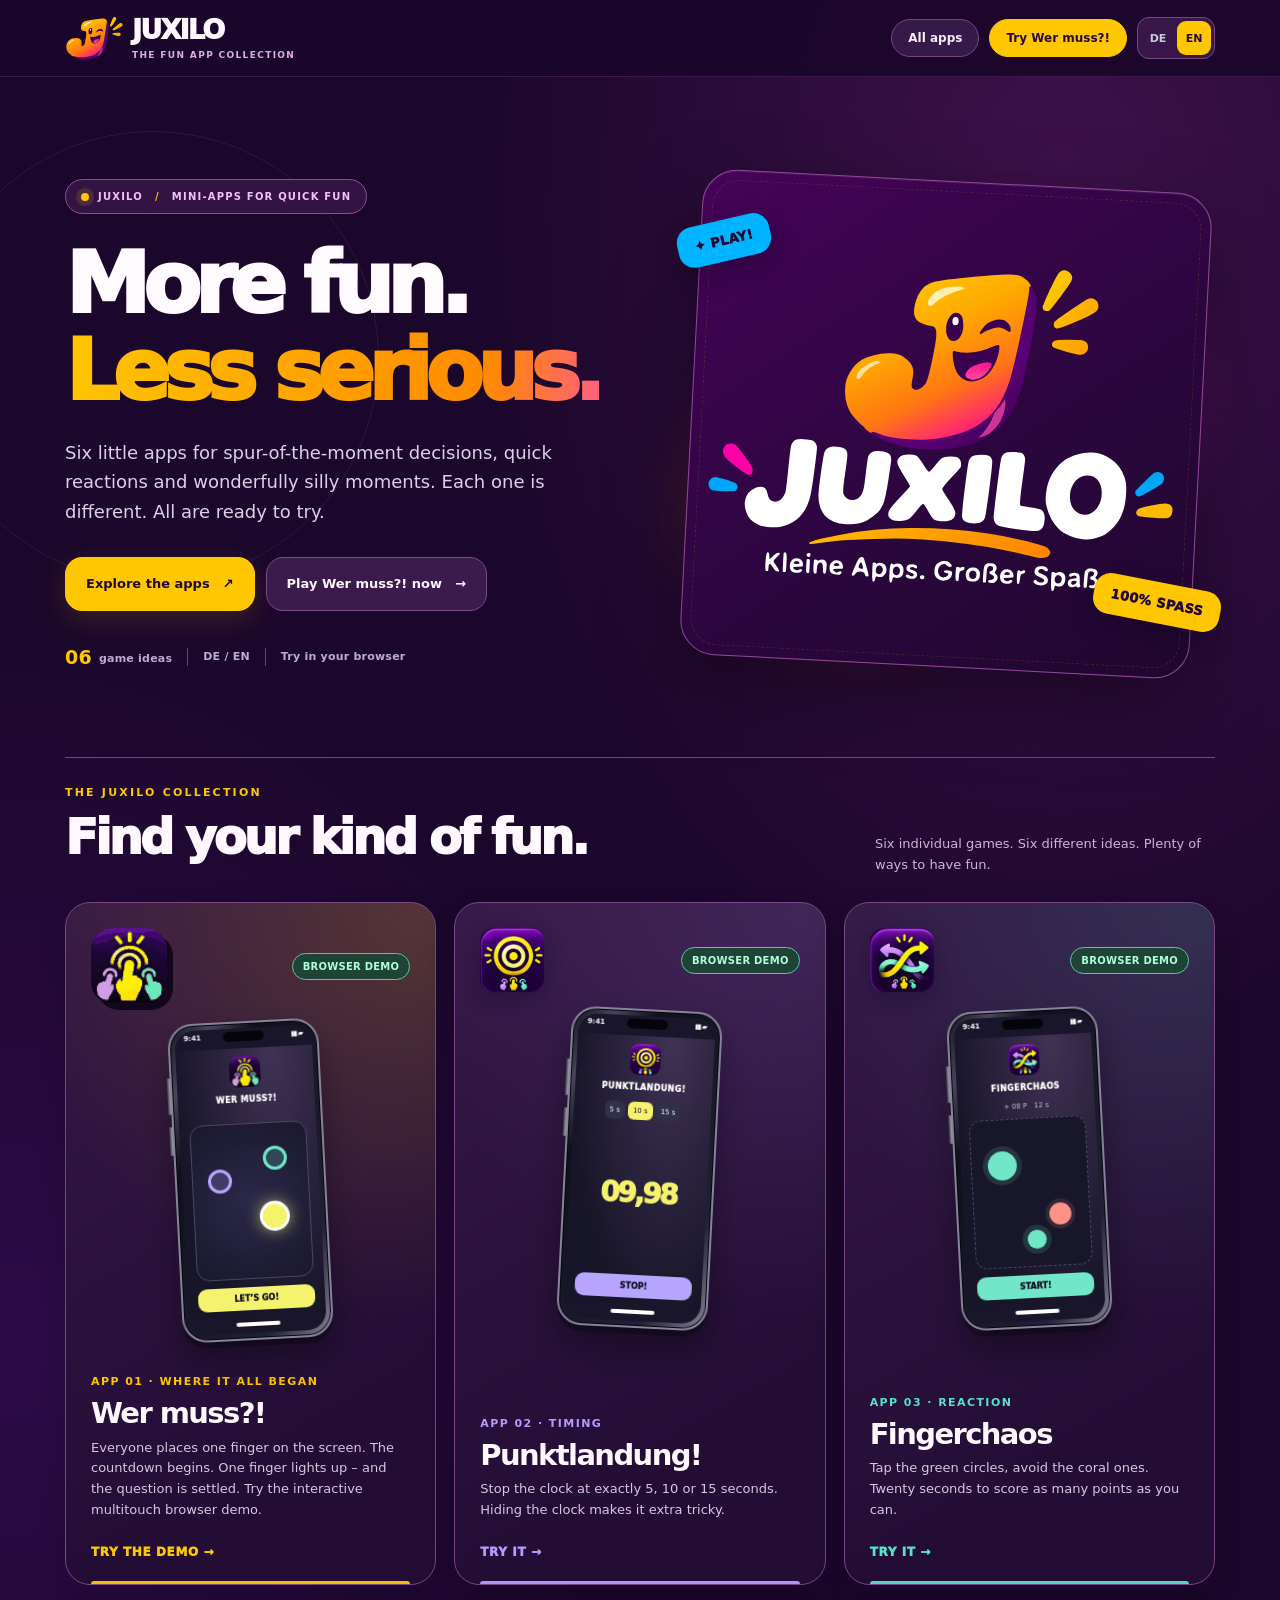
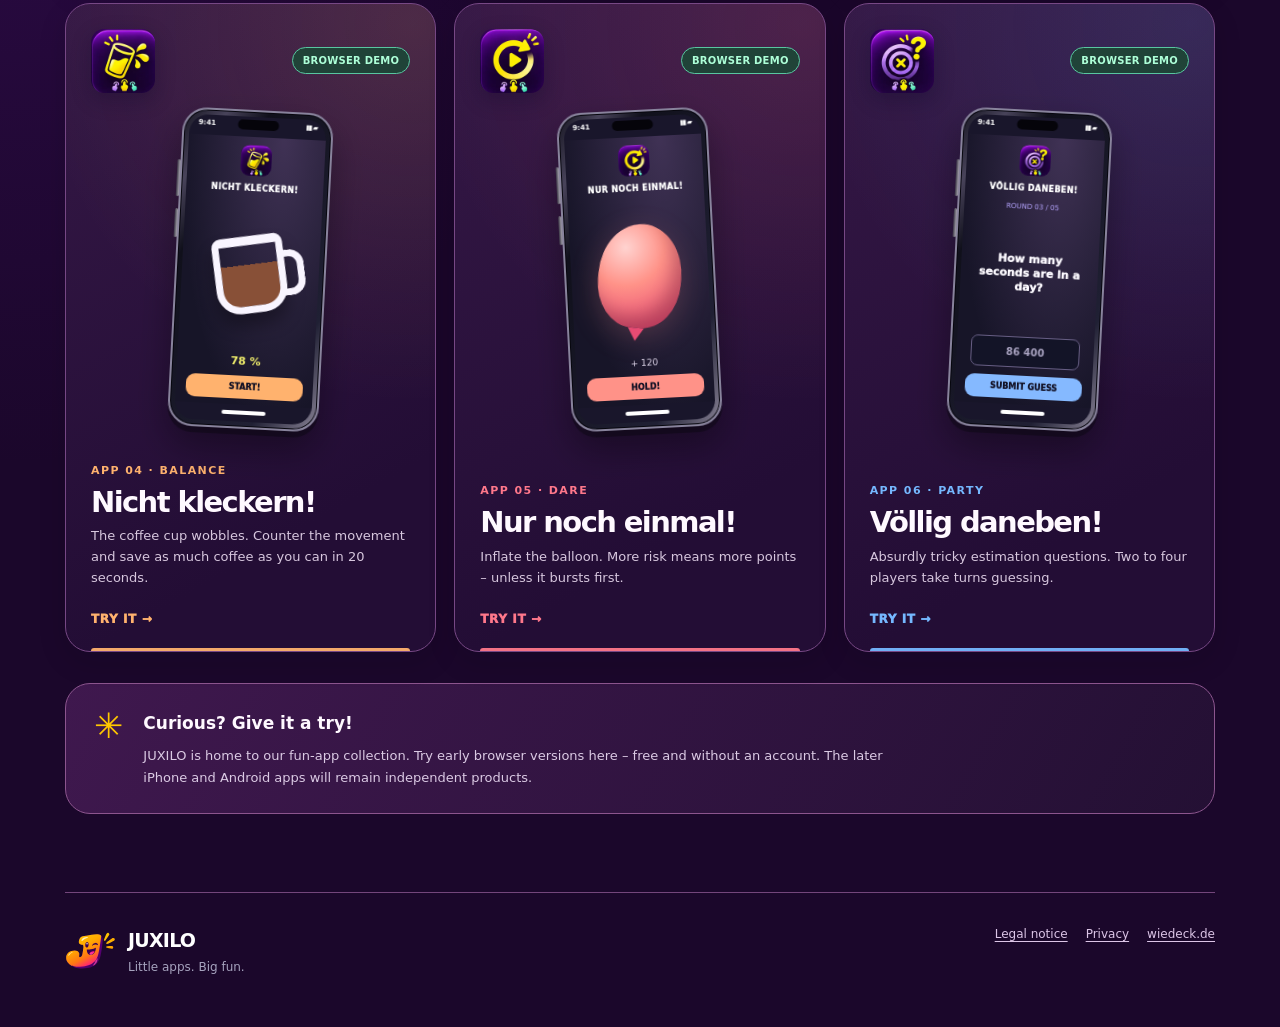
==== demo/index.html @ 45409464 "layout(demo): make Wer muss card same size and status as other five apps" ====
<!doctype html>
<!-- Source fingerprint MW-WMA-2026-8d573e4b | Copyright (c) 2026 Michael Wiedeck. All rights reserved. -->
<html lang="de">
<head>
<meta name="source-fingerprint" content="MW-WMA-2026-8d573e4b">
<meta charset="utf-8"><meta name="viewport" content="width=device-width,initial-scale=1,viewport-fit=cover">
<meta name="theme-color" content="#240735">
<meta name="robots" content="noindex,nofollow">
<meta name="description" content="JUXILO – Kleine Apps. Großer Spaß. Sechs interaktive Spaß-App-Demos auf demo.juxilo.de ausprobieren.">
<title>JUXILO – Demos der Spaß-Apps</title>
<link rel="icon" type="image/svg+xml" href="./assets/juxilo-jx04-app-icon.svg">
<link rel="stylesheet" href="./assets/mini-apps.css">
<link rel="stylesheet" href="./assets/juxilo.css">
<link rel="stylesheet" href="./assets/phone-frames.css">
<link rel="stylesheet" href="./assets/scroll-ui.css">
</head>
<body class="juxilo-home">
<header class="header">
  <div class="wrap header-inner">
    <a class="brand juxilo-brand" href="./index.html" aria-label="JUXILO Startseite">
      <img src="./assets/juxilo-jx04-icon.svg" alt="" width="50" height="50">
      <span class="brand-copy"><span class="brand-name">JUXILO</span><span class="brand-suffix">Die Spaß-App-Sammlung</span></span>
    </a>
    <nav class="nav" aria-label="Hauptnavigation">
      <a href="#apps">Alle Apps</a>
      <a class="nav-accent" href="./apps/wer-muss/index.html">Wer muss?! testen</a>
      <div class="mini-lang" role="group" aria-label="Language / Sprache">
        <button type="button" data-language="de" aria-pressed="true">DE</button><button type="button" data-language="en" aria-pressed="false">EN</button>
      </div>
    </nav>
  </div>
</header>
<main>
<section class="wrap juxilo-hero" aria-labelledby="hero-title">
  <div class="hero-copy">
    <div class="hero-kicker"><span class="hero-live-dot" aria-hidden="true"></span> JUXILO <span class="kicker-separator">/</span> MINI-APPS FÜR ZWISCHENDURCH</div>
    <h1 id="hero-title">Mehr Spaß.<br><span>Weniger Ernst.</span></h1>
    <p class="lead">Sechs kleine Apps für spontane Entscheidungen, schnelle Reaktionen und ziemlich alberne Momente. Jede anders. Alle zum Ausprobieren.</p>
    <div class="hero-actions">
      <a class="hero-primary" href="#apps">Apps entdecken <span aria-hidden="true">↗</span></a>
      <a class="hero-secondary" href="./apps/wer-muss/index.html">Wer muss?! direkt testen <span aria-hidden="true">→</span></a>
    </div>
    <div class="hero-facts" aria-label="JUXILO auf einen Blick">
      <span><strong>06</strong> Spielideen</span>
      <span class="fact-separator" aria-hidden="true"></span>
      <span>DE / EN</span>
      <span class="fact-separator" aria-hidden="true"></span>
      <span>Im Browser testen</span>
    </div>
  </div>
  <div class="hero-art" aria-label="JUXILO JX04 Markenlogo">
    <div class="hero-art-glow hero-art-glow-a" aria-hidden="true"></div>
    <div class="hero-art-glow hero-art-glow-b" aria-hidden="true"></div>
    <div class="hero-art-card">
      <img src="./assets/juxilo-jx04-logo-dark.svg" alt="JUXILO – Kleine Apps. Großer Spaß." width="760" height="520">
    </div>
    <div class="hero-sticker hero-sticker-one" aria-hidden="true">✦ PLAY!</div>
    <div class="hero-sticker hero-sticker-two" aria-hidden="true">100% SPASS</div>
  </div>
</section>
<section class="wrap juxilo-apps" id="apps" aria-labelledby="apps-heading">
<div class="section-top"><div><div class="eyebrow">DIE JUXILO-SAMMLUNG</div><h2 id="apps-heading">Such dir deinen Spaß aus.</h2></div><p>Sechs eigenständige Spiele. Sechs verschiedene Ideen. Und garantiert mehr als eine Möglichkeit, sich zu amüsieren.</p></div>
<div class="app-grid">
<a class="app-card app-wer-muss" href="./apps/wer-muss/index.html" aria-label="Wer muss?! Browser-Demo öffnen">
<div class="card-top"><div class="emblem is-image"><img src="./wm04b-logo.svg" alt="" width="64" height="64"></div><span class="status preview">BROWSER-TEST</span></div>
<div class="mini-phone-preview" aria-hidden="true">
  <div class="mini-phone-hardware"><div class="mini-phone-screen">
    <div class="mini-phone-status"><span>9:41</span><span class="mini-phone-island"></span><span class="mini-phone-signal">▮▮ ▰</span></div>
    <div class="mini-phone-app mini-phone--wer-muss" style="--mini-accent:#f5f36d">
      <img class="mini-phone-app-logo" src="./wm04b-logo.svg" alt="" loading="lazy" width="31" height="31">
      <div class="mini-phone-app-name">Wer muss?!</div>
      <div class="mini-pick-dots"><i></i><i></i><i></i></div><div class="mini-phone-faux-button">LOS GEHT’S!</div>
    </div>
    <span class="mini-phone-home"></span>
  </div></div>
</div>
<div class="card-body"><span class="card-num">APP 01 · DER ANFANG VON ALLEM</span><h3>Wer muss?!</h3><p>Alle legen einen Finger aufs Display. Der Countdown läuft. Ein Finger leuchtet – und die Frage ist geklärt. Schon als interaktive Multitouch-Browser-Demo ausprobierbar.</p><div class="card-link">DEMO AUSPROBIEREN →</div></div>
</a>
<a class="app-card app-punktlandung" href="./apps/punktlandung/index.html" aria-label="Punktlandung! Testseite öffnen">
<div class="card-top"><img class="app-logo" src="./assets/logos/pl05-icon.webp" alt="" width="64" height="64" loading="lazy" decoding="async"><span class="status preview">BROWSER-TEST</span></div>
<div class="mini-phone-preview" aria-hidden="true">
  <div class="mini-phone-hardware"><div class="mini-phone-screen">
    <div class="mini-phone-status"><span>9:41</span><span class="mini-phone-island"></span><span class="mini-phone-signal">▮▮ ▰</span></div>
    <div class="mini-phone-app mini-phone--punktlandung" style="--mini-accent:#b6a5ff">
      <img class="mini-phone-app-logo" src="./assets/logos/pl05-icon.webp" alt="" loading="lazy" width="31" height="31">
      <div class="mini-phone-app-name">Punktlandung!</div>
      <div class="mini-time-buttons"><span>5 s</span><span>10 s</span><span>15 s</span></div><div class="mini-timer">09,98</div><div class="mini-phone-faux-button">STOPP!</div>
    </div>
    <span class="mini-phone-home"></span>
  </div></div>
</div>
<div class="card-body"><span class="card-num">APP 02 · TIMING</span><h3>Punktlandung!</h3><p>Stoppe die Uhr bei exakt 5, 10 oder 15 Sekunden. Mit verdeckter Uhr wird es besonders fies.</p><div class="card-link">TESTEN →</div></div>
</a>
<a class="app-card app-fingerchaos" href="./apps/fingerchaos/index.html" aria-label="Fingerchaos Testseite öffnen">
<div class="card-top"><img class="app-logo" src="./assets/logos/fc05-icon.webp" alt="" width="64" height="64" loading="lazy" decoding="async"><span class="status preview">BROWSER-TEST</span></div>
<div class="mini-phone-preview" aria-hidden="true">
  <div class="mini-phone-hardware"><div class="mini-phone-screen">
    <div class="mini-phone-status"><span>9:41</span><span class="mini-phone-island"></span><span class="mini-phone-signal">▮▮ ▰</span></div>
    <div class="mini-phone-app mini-phone--fingerchaos" style="--mini-accent:#71e6c8">
      <img class="mini-phone-app-logo" src="./assets/logos/fc05-icon.webp" alt="" loading="lazy" width="31" height="31">
      <div class="mini-phone-app-name">Fingerchaos</div>
      <div class="mini-finger-meta"><span>+ 08 P</span><span>12 s</span></div><div class="mini-finger-field"><i></i><i></i><i></i></div><div class="mini-phone-faux-button">START!</div>
    </div>
    <span class="mini-phone-home"></span>
  </div></div>
</div>
<div class="card-body"><span class="card-num">APP 03 · REAKTION</span><h3>Fingerchaos</h3><p>Grüne Kreise treffen, korallfarbene meiden. 20 Sekunden, ein Ziel: so viele Punkte wie möglich.</p><div class="card-link">TESTEN →</div></div>
</a>
<a class="app-card app-nicht-kleckern" href="./apps/nicht-kleckern/index.html" aria-label="Nicht kleckern! Testseite öffnen">
<div class="card-top"><img class="app-logo" src="./assets/logos/nk05-icon.webp" alt="" width="64" height="64" loading="lazy" decoding="async"><span class="status preview">BROWSER-TEST</span></div>
<div class="mini-phone-preview" aria-hidden="true">
  <div class="mini-phone-hardware"><div class="mini-phone-screen">
    <div class="mini-phone-status"><span>9:41</span><span class="mini-phone-island"></span><span class="mini-phone-signal">▮▮ ▰</span></div>
    <div class="mini-phone-app mini-phone--nicht-kleckern" style="--mini-accent:#ffb26e">
      <img class="mini-phone-app-logo" src="./assets/logos/nk05-icon.webp" alt="" loading="lazy" width="31" height="31">
      <div class="mini-phone-app-name">Nicht kleckern!</div>
      <div class="mini-coffee-stage"><div class="mini-coffee-cup"></div></div><div class="mini-coffee-level">78 %</div><div class="mini-phone-faux-button">START!</div>
    </div>
    <span class="mini-phone-home"></span>
  </div></div>
</div>
<div class="card-body"><span class="card-num">APP 04 · BALANCE</span><h3>Nicht kleckern!</h3><p>Die Kaffeetasse wackelt. Halte dagegen und rette in 20 Sekunden möglichst viel Kaffee.</p><div class="card-link">TESTEN →</div></div>
</a>
<a class="app-card app-nur-noch-einmal" href="./apps/nur-noch-einmal/index.html" aria-label="Nur noch einmal! Testseite öffnen">
<div class="card-top"><img class="app-logo" src="./assets/logos/ne05-icon.webp" alt="" width="64" height="64" loading="lazy" decoding="async"><span class="status preview">BROWSER-TEST</span></div>
<div class="mini-phone-preview" aria-hidden="true">
  <div class="mini-phone-hardware"><div class="mini-phone-screen">
    <div class="mini-phone-status"><span>9:41</span><span class="mini-phone-island"></span><span class="mini-phone-signal">▮▮ ▰</span></div>
    <div class="mini-phone-app mini-phone--nur-noch-einmal" style="--mini-accent:#ff9288">
      <img class="mini-phone-app-logo" src="./assets/logos/ne05-icon.webp" alt="" loading="lazy" width="31" height="31">
      <div class="mini-phone-app-name">Nur noch einmal!</div>
      <div class="mini-balloon-stage"><div class="mini-balloon-figure"></div></div><div class="mini-balloon-points">+ 120</div><div class="mini-phone-faux-button">HALTEN!</div>
    </div>
    <span class="mini-phone-home"></span>
  </div></div>
</div>
<div class="card-body"><span class="card-num">APP 05 · MUTPROBE</span><h3>Nur noch einmal!</h3><p>Blase den Ballon auf. Mehr Risiko bringt mehr Punkte – außer er platzt vorher.</p><div class="card-link">TESTEN →</div></div>
</a>
<a class="app-card app-voellig-daneben" href="./apps/voellig-daneben/index.html" aria-label="Völlig daneben! Testseite öffnen">
<div class="card-top"><img class="app-logo" src="./assets/logos/vd05-icon.webp" alt="" width="64" height="64" loading="lazy" decoding="async"><span class="status preview">BROWSER-TEST</span></div>
<div class="mini-phone-preview" aria-hidden="true">
  <div class="mini-phone-hardware"><div class="mini-phone-screen">
    <div class="mini-phone-status"><span>9:41</span><span class="mini-phone-island"></span><span class="mini-phone-signal">▮▮ ▰</span></div>
    <div class="mini-phone-app mini-phone--voellig-daneben" style="--mini-accent:#85b9ff">
      <img class="mini-phone-app-logo" src="./assets/logos/vd05-icon.webp" alt="" loading="lazy" width="31" height="31">
      <div class="mini-phone-app-name">Völlig daneben!</div>
      <div class="mini-quiz-tag">RUNDE 03 / 05</div><div class="mini-quiz-question">Wie viele Sekunden hat ein Tag?</div><div class="mini-quiz-input">86 400</div><div class="mini-phone-faux-button">TIPP ABGEBEN</div>
    </div>
    <span class="mini-phone-home"></span>
  </div></div>
</div>
<div class="card-body"><span class="card-num">APP 06 · PARTY</span><h3>Völlig daneben!</h3><p>Absurd schwere Schätzfragen. Zwei bis vier Leute raten mit, die nächste Person ist dran.</p><div class="card-link">TESTEN →</div></div>
</a>
</div>
<div class="note juxilo-note"><div class="note-spark" aria-hidden="true">✳</div><div><strong>Schon neugierig? Dann probier’s aus!</strong><p>JUXILO ist die gemeinsame Heimat unserer Spaß-Apps. Hier kannst du frühe Browser-Versionen testen – kostenlos und ohne Benutzerkonto. Die späteren iPhone- und Android-Apps bleiben eigenständige Produkte.</p></div></div>
</section>
</main>
<footer class="footer wrap juxilo-footer"><div class="footer-identity"><img src="./assets/juxilo-jx04-icon.svg" alt="" width="48" height="48"><span><strong>JUXILO</strong><br>Kleine Apps. Großer Spaß.</span></div><div class="footer-links"><a href="./impressum.html">Impressum</a><a href="./datenschutz.html">Datenschutz</a><a href="https://wiedeck.de/" target="_blank" rel="noopener noreferrer">wiedeck.de</a></div></footer>
<script src="./assets/language.js" defer></script>
<script src="./assets/scroll-ui.js" defer></script>
</body>
</html>
---- demo/assets/mini-apps.css ----
/* Source fingerprint MW-WMA-2026-8d573e4b | Copyright (c) 2026 Michael Wiedeck. All rights reserved. */
:root{color-scheme:dark;--ink:#111224;--panel:#1d1d37;--panel-2:#292840;--lemon:#f5f36d;--lavender:#b6a5ff;--mint:#71e6c8;--salmon:#ff9288;--blue:#85b9ff;--muted:#b9b6d0;--line:#43415b}*{box-sizing:border-box}html{scroll-behavior:smooth}body{margin:0;background:radial-gradient(ellipse 85% 35% at 65% -10%,#333052 0%,transparent 80%),var(--ink);color:#f9f8ff;font-family:Inter,ui-sans-serif,system-ui,-apple-system,BlinkMacSystemFont,"Segoe UI",sans-serif;-webkit-font-smoothing:antialiased}a{color:inherit;text-decoration:none}button,input,select{font:inherit}button{cursor:pointer}button:disabled{cursor:not-allowed;opacity:.45}a:focus-visible,button:focus-visible,input:focus-visible,select:focus-visible{outline:3px solid var(--lavender);outline-offset:3px}button{touch-action:manipulation}img{max-width:100%}.wrap{width:min(1100px,calc(100% - 40px));margin:0 auto}.header{padding:23px 0;border-bottom:1px solid #343349}.header-inner{display:flex;align-items:center;justify-content:space-between;gap:14px}.brand{display:flex;align-items:center;gap:12px}.brand img{width:45px;height:45px;object-fit:contain;border-radius:11px}.brand-name{font-size:20px;font-weight:950;letter-spacing:-.075em;white-space:nowrap}.brand-suffix{display:block;color:var(--muted);font-size:10px;font-weight:800;letter-spacing:.13em;text-transform:uppercase;margin-top:3px}.nav{display:flex;align-items:center;gap:10px}.nav a{font-size:12px;font-weight:850;border:1px solid var(--line);border-radius:99px;padding:11px 16px;white-space:nowrap}.nav .nav-accent{background:var(--lemon);color:var(--ink);border-color:var(--lemon)}.eyebrow{font-size:11px;letter-spacing:.2em;font-weight:900;color:var(--lavender);text-transform:uppercase}.hero{padding:78px 0 45px;max-width:830px}.hero h1{font-size:clamp(46px,7.7vw,91px);font-weight:950;letter-spacing:-.077em;line-height:.99;margin:22px 0 20px}.hero h1 span{color:var(--lemon)}.lead{font-size:clamp(16px,2vw,20px);color:#c7c3db;line-height:1.65;max-width:690px}.hero-chips{display:flex;flex-wrap:wrap;gap:8px;margin-top:27px}.chip{display:inline-flex;align-items:center;gap:8px;border:1px solid #45415f;background:#24223a;border-radius:99px;padding:9px 13px;font-size:11px;font-weight:800;color:#d9d5eb}.chip b{color:var(--lemon)}.section-top{display:flex;align-items:end;justify-content:space-between;gap:20px;padding-top:18px;margin:25px 0 24px;border-top:1px solid #45415f}.section-top h2{font-size:clamp(28px,4vw,40px);font-weight:950;letter-spacing:-.06em;margin:7px 0}.section-top p{color:var(--muted);font-size:13px;line-height:1.6;margin:0;max-width:410px}.app-grid{display:grid;grid-template-columns:repeat(3,minmax(0,1fr));gap:15px;margin-bottom:75px}.app-card{display:flex;flex-direction:column;gap:0;min-height:282px;padding:22px;border:1px solid var(--line);border-radius:25px;background:linear-gradient(143deg,#24233f 0%,#19192e 100%);transition:transform .18s,border-color .18s,box-shadow .18s}.app-card:hover{transform:translateY(-4px);border-color:#8f82bb;box-shadow:0 16px 30px #0003}.app-card.featured{grid-column:span 2;min-height:327px;background:radial-gradient(circle at 90% 10%,#484068,#25233e 62%,#1d1d37)}.card-top{display:flex;justify-content:space-between;align-items:start;gap:10px}.emblem{width:64px;height:64px;border-radius:19px;display:grid;place-items:center;background:var(--lemon);color:var(--ink);font-size:25px;font-weight:950;letter-spacing:-.09em;box-shadow:8px 8px 0 #0f1026}.emblem.is-image{background:#e9e56f;padding:3px;overflow:hidden}.emblem.is-image img{width:100%;height:100%;object-fit:contain}.emblem.lav{background:var(--lavender)}.emblem.mint{background:var(--mint)}.emblem.coral{background:var(--salmon)}.emblem.blue{background:var(--blue)}.status{border-radius:99px;border:1px solid #565171;padding:7px 10px;font-size:10px;font-weight:900;white-space:nowrap;letter-spacing:.025em;color:#ddd9ed}.status.preview{color:var(--mint);border-color:#387363;background:#203c39}.card-body{margin-top:auto;padding-top:27px}.card-num{color:var(--lavender);font-size:11px;font-weight:850;letter-spacing:.13em}.card-body h3{font-size:clamp(21px,2.45vw,29px);line-height:1.12;letter-spacing:-.055em;margin:8px 0}.card-body p{font-size:13px;color:#c8c5d9;line-height:1.6;margin:0}.card-link{margin-top:24px;color:var(--lemon);font-size:12px;font-weight:950;letter-spacing:.05em}.footer{border-top:1px solid #36334c;padding:30px 0 50px;display:flex;justify-content:space-between;gap:20px;flex-wrap:wrap;color:#a6a3be;font-size:12px;line-height:1.7}.footer a{text-decoration:underline;text-underline-offset:3px}.footer-links{display:flex;gap:18px}.note{background:#25243e;border:1px solid #504a66;border-radius:22px;padding:23px 26px;margin:0 0 56px;color:#cac6df;font-size:13px;line-height:1.7}.note strong{color:var(--lemon)}.game-shell{width:min(770px,calc(100% - 34px));margin:0 auto;padding:36px 0 70px}.back-link{display:inline-flex;align-items:center;gap:8px;color:#d1cbe9;font-size:12px;font-weight:800;border:1px solid var(--line);border-radius:99px;padding:10px 14px;margin:0 0 38px}.game-head{display:flex;gap:21px;align-items:center;margin:0 0 25px}.game-head .emblem{width:82px;height:82px;flex:none;font-size:31px}.game-head h1{font-size:clamp(33px,7vw,56px);letter-spacing:-.07em;line-height:1.05;margin:7px 0 8px}.game-head p{font-size:13px;color:var(--muted);line-height:1.5;margin:0}.game-board{background:radial-gradient(circle at 85% 12%,#363250,#222138 70%);border:1px solid #514a66;border-radius:29px;min-height:395px;padding:clamp(20px,5vw,40px);text-align:center;overflow:hidden}.tiny{font-size:10px;letter-spacing:.16em;font-weight:900;color:var(--lavender)}.big-digits{font-size:clamp(62px,15vw,110px);font-weight:950;letter-spacing:-.075em;color:var(--lemon);font-variant-numeric:tabular-nums;margin:31px 0 12px}.game-status{min-height:42px;display:grid;place-items:center;color:#d3cee4;font-size:14px;line-height:1.5}.game-controls{display:flex;align-items:center;justify-content:center;flex-wrap:wrap;gap:10px;margin:20px 0 0}.btn{display:inline-flex;align-items:center;justify-content:center;gap:9px;min-height:54px;border:1px solid #514b6b;border-radius:17px;background:#31304a;color:white;padding:14px 20px;font-weight:900;font-size:14px;letter-spacing:.01em}.btn.primary{background:var(--lemon);border-color:var(--lemon);color:var(--ink)}.btn.soft{background:#2d2a48}.btn.selected{background:var(--lavender);color:var(--ink)}.game-controls .btn.primary{min-width:190px}.game-meta{display:flex;justify-content:space-between;gap:15px;color:#b9b5ce;font-size:13px;border-top:1px solid #46425c;margin-top:20px;padding-top:16px}.game-meta strong{color:var(--lemon)}.game-note{font-size:12px;line-height:1.7;color:#aaa7bf;margin:25px 0}.game-note a{text-decoration:underline;color:var(--lemon)}.choice{border:1px solid #625b7f;border-radius:12px;padding:10px 13px;background:#302d48;color:white;font-size:12px;font-weight:800}.choice.active{background:var(--lemon);color:var(--ink);border-color:var(--lemon)}.checkbox-line{display:flex;gap:8px;align-items:center;justify-content:center;color:var(--muted);font-size:12px;margin:16px 0}.checkbox-line input{accent-color:var(--lemon)}.tap-zone{height:280px;border:1px dashed #5d5778;border-radius:21px;position:relative;overflow:hidden;background:#19192d;touch-action:manipulation;margin-top:22px}.tap-target,.tap-trap{position:absolute;width:66px;height:66px;border:0;border-radius:50%;background:var(--mint);color:#111224;display:grid;place-items:center;font-weight:950;font-size:22px;box-shadow:0 0 0 11px #71e6c822;transform:translate(-50%,-50%)}.tap-trap{background:var(--salmon);box-shadow:0 0 0 8px #ff928822}.cup-scene{height:230px;display:grid;place-items:center;position:relative}.cup{width:170px;height:162px;border:10px solid #fcfbff;border-top:14px solid #fcfbff;border-radius:18px 18px 58px 58px;position:relative;overflow:hidden;transform:rotate(var(--cup-angle,0deg));transition:transform .12s linear;box-shadow:0 18px 35px #0004}.cup:after{content:'';position:absolute;inset:0;border-radius:10px 10px 45px 45px;box-shadow:inset 0 0 20px #0004;pointer-events:none}.coffee{position:absolute;bottom:0;left:-20%;width:140%;height:var(--coffee-level,78%);background:linear-gradient(180deg,#c48b54,#7b4633);transform:rotate(var(--coffee-angle,0deg));transition:height .22s}.cup-handle{position:absolute;left:calc(50% + 71px);top:72px;width:48px;height:86px;border:13px solid #fcfbff;border-radius:0 40px 40px 0}.balloon-scene{height:245px;display:grid;place-items:center}.balloon{position:relative;width:100px;height:130px;border-radius:53% 53% 48% 48%;background:radial-gradient(circle at 34% 27%,#ffd2cb 0%,var(--salmon) 21%,#e75669 75%);transform:scale(var(--balloon-size,1));transition:transform .06s linear;box-shadow:inset -15px -17px 24px #0002,0 14px 44px #ff92882a}.balloon:after{content:'';position:absolute;bottom:-15px;left:calc(50% - 8px);border-left:8px solid transparent;border-right:8px solid transparent;border-bottom:0;border-top:16px solid #e75669}.hold-button{width:100%;touch-action:none;user-select:none;-webkit-user-select:none}.quiz-question{font-size:clamp(23px,4.5vw,34px);font-weight:900;line-height:1.2;letter-spacing:-.045em;margin:25px auto;max-width:490px;min-height:90px;display:grid;place-items:center}.quiz-input{background:#16162a;border:1px solid #77708f;border-radius:15px;color:white;font-size:24px;font-weight:850;padding:15px;width:min(280px,100%);text-align:center;font-variant-numeric:tabular-nums}.quiz-answer{font-size:30px;font-weight:950;color:var(--lemon);margin:19px 0}.quiz-history{color:#c7c3db;font-size:13px;line-height:1.7;min-height:65px}.sr-only{position:absolute;width:1px;height:1px;overflow:hidden;clip:rect(0,0,0,0);white-space:nowrap}@media(max-width:720px){.hero{padding:55px 0 30px}.app-grid{grid-template-columns:repeat(2,minmax(0,1fr))}.app-card.featured{grid-column:span 2}.section-top{display:block}.section-top p{margin-top:8px}.nav a{padding:9px 11px}.nav a:first-child{display:none}}@media(max-width:500px){.wrap{width:min(100% - 28px,1100px)}.app-grid{grid-template-columns:1fr}.app-card.featured{grid-column:auto}.app-card{min-height:240px}.game-head{align-items:start;gap:16px}.game-head .emblem{width:67px;height:67px}.game-shell{padding-top:23px}.game-board{min-height:340px}.game-controls .btn{flex:1}.header{padding:17px 0}.brand-name{font-size:17px}.brand img{height:39px;width:39px}.nav a:first-child{display:none}}@media(prefers-reduced-motion:reduce){*,*:before,*:after{animation:none!important;transition:none!important;scroll-behavior:auto!important}}
[hidden]{display:none!important}

/* Original PL05 / FC05 / NK05 / NE05 / VD05 logos cropped from approved logo boards. */
.app-logo{display:block;flex:none;width:64px;height:64px;object-fit:cover;border-radius:21%;background:#27104b;box-shadow:0 7px 20px #0f082b55}
.game-head .app-logo{width:82px;height:82px}
@media(max-width:500px){.game-head .app-logo{width:67px;height:67px}}

/* Sticky, clearly labeled restart + main-site controls on every browser game. */
.game-toolbar{position:sticky;top:max(8px,env(safe-area-inset-top));z-index:30;display:flex;align-items:center;gap:9px;margin:0 0 26px;padding:7px;border:1px solid #484363;border-radius:17px;background:#18172cf5;box-shadow:0 10px 28px #0005}
.game-toolbar a,.game-toolbar button{display:flex;flex:1;align-items:center;justify-content:center;min-width:0;min-height:44px;padding:9px 12px;border-radius:12px;border:1px solid #55516d;background:#302e49;color:#f9f8ff;font-size:13px;font-weight:850;text-decoration:none}
.game-toolbar button.restart-app{background:var(--lemon);border-color:var(--lemon);color:var(--ink)}
.game-toolbar a:focus-visible,.game-toolbar button:focus-visible{outline:3px solid var(--lavender);outline-offset:2px}
@media(max-width:500px){.game-toolbar{margin-bottom:20px}.game-toolbar a,.game-toolbar button{font-size:12px;padding:9px 6px}}


/* Consistent DE/EN control on all mini-app prototypes. */
.mini-lang{display:flex;align-items:center;gap:2px;padding:3px;background:#292840;border:1px solid #514b6b;border-radius:12px}
.mini-lang button{min-width:34px;min-height:34px;border:0;background:transparent;color:#cac7dc;border-radius:9px;font-size:11px;font-weight:900}
.mini-lang button[aria-pressed="true"]{background:#f5f36d;color:#111224}
@media(max-width:500px){.nav .mini-lang{margin-left:auto}.mini-lang button{min-width:32px;min-height:32px}}

/* Keep the language control visible on narrow workshop-home screens. */
@media(max-width:560px){body:not([data-game]) .nav .nav-accent{display:none}}
---- demo/assets/juxilo.css ----
/* Source fingerprint MW-WMA-2026-8d573e4b | Copyright (c) 2026 Michael Wiedeck. All rights reserved. */
/* JUXILO JX04 design system. Umbrella brand only; each mini-app keeps its own identity. */
:root {
  --juxilo-purple: #53006d;
  --juxilo-ink: #1b072b;
  --juxilo-dark: #240735;
  --juxilo-pink: #ff00a8;
  --juxilo-orange: #ff8a00;
  --juxilo-yellow: #ffc700;
  --juxilo-blue: #00b3ff;
}

body.juxilo-home {
  --ink: #1b072b;
  --panel: #270d3b;
  --panel-2: #331447;
  --line: #583364;
  --lemon: #ffc700;
  --lavender: #c89bff;
  --muted: #cbbad8;
  color: #fff8ff;
  overflow-x: clip;
  background:
    radial-gradient(ellipse 55% 39% at 83% 8%, #74217e65 0%, transparent 85%),
    radial-gradient(ellipse 52% 30% at 1% 51%, #4b11785e 0%, transparent 92%),
    #1b072b;
}
body.juxilo-home .wrap { width: min(1150px, calc(100% - 48px)); }
body.juxilo-home .header,
body[data-game] .header {
  border-bottom: 1px solid #6a397b66;
  background: #1b072bef;
}
body.juxilo-home .header { padding: 11px 0; }
.juxilo-brand { gap: 8px; text-decoration: none; min-width: 0; }
.juxilo-brand img { height: 54px; width: 59px; object-fit: contain; border-radius: 0; flex: none; }
.juxilo-brand .brand-copy { display: flex; min-width: 0; flex-direction: column; }
.juxilo-brand .brand-name { font-size: 27px; font-weight: 950; letter-spacing: -.065em; line-height: 1.05; color: #fff9ff; }
.juxilo-brand .brand-suffix { color: #dfaddf; font-size: 9px; letter-spacing: .15em; margin-top: 5px; }
body.juxilo-home .nav a,
body[data-game] .nav a {
  background: #351a49;
  border-color: #754581;
  color: #f8eefa;
  font-weight: 850;
}
body.juxilo-home .nav a:hover,
body[data-game] .nav a:hover { border-color: #f6b8ff; }
body.juxilo-home .nav .nav-accent,
body[data-game] .nav .nav-accent {
  background: #ffc700;
  color: #290836;
  border-color: #ffc700;
}
body.juxilo-home .mini-lang,
body[data-game] .mini-lang { background: #381748; border-color: #774783; }
body.juxilo-home .mini-lang button[aria-pressed="true"],
body[data-game] .mini-lang button[aria-pressed="true"] { background: #ffc700; color: #290836; }

/* Editorial-style landing hero with the approved JX04 logo artwork. */
.juxilo-hero {
  position: relative;
  display: grid;
  grid-template-columns: minmax(0, 1.02fr) minmax(0, .98fr);
  align-items: center;
  gap: clamp(20px, 4vw, 65px);
  padding-top: clamp(68px, 8vw, 105px);
  padding-bottom: clamp(58px, 7vw, 93px);
  isolation: isolate;
}
.juxilo-hero::before {
  content: "";
  position: absolute;
  inset: 8% auto auto -12%;
  z-index: -1;
  width: 450px;
  height: 450px;
  border: 1px solid #eeb3ff16;
  border-radius: 50%;
  pointer-events: none;
}
.hero-copy { position: relative; z-index: 2; }
.hero-kicker {
  display: inline-flex;
  align-items: center;
  flex-wrap: wrap;
  gap: 9px;
  color: #f4c1ff;
  border: 1px solid #8a508c;
  border-radius: 100px;
  background: #3c184ebd;
  padding: 11px 15px;
  font-weight: 900;
  font-size: 10px;
  letter-spacing: .12em;
}
.hero-live-dot {
  width: 8px;
  height: 8px;
  border-radius: 50%;
  background: #ffc700;
  box-shadow: 0 0 0 5px #ffc70022;
  flex: none;
}
.kicker-separator { color: #ffc700; padding: 0 3px; }
.juxilo-hero h1 {
  font-weight: 950;
  font-size: clamp(51px, 6.6vw, 92px);
  letter-spacing: -.078em;
  line-height: 1.02;
  margin: 27px 0 24px;
  color: #fffbff;
}
.juxilo-hero h1 span {
  color: #ffc700;
  background: linear-gradient(100deg, #ffc700, #ff8a00 78%, #ff5f80);
  -webkit-background-clip: text;
  background-clip: text;
  -webkit-text-fill-color: transparent;
}
.juxilo-hero .lead {
  color: #dfcfe8;
  font-size: clamp(16px, 1.65vw, 18px);
  max-width: 510px;
  line-height: 1.65;
  margin: 0;
}
.hero-actions { display: flex; flex-wrap: wrap; gap: 11px; margin-top: 30px; }
.hero-actions a {
  display: inline-flex;
  align-items: center;
  justify-content: center;
  gap: 13px;
  text-decoration: none;
  padding: 16px 20px;
  min-height: 54px;
  border-radius: 17px;
  border: 1px solid #7a4b85;
  font-size: 13px;
  font-weight: 900;
  transition: transform .2s ease, border-color .2s ease, background .2s ease;
}
.hero-actions a:hover { transform: translateY(-3px); }
.hero-primary { background: #ffc700; color: #230830; border-color: #ffc700!important; box-shadow: 0 8px 29px #ffc70022; }
.hero-secondary { background: #3b1b4e; color: #fff7ff; }
.hero-secondary:hover { border-color: #eca4ff; }
.hero-facts { display: flex; align-items: center; flex-wrap: wrap; gap: 15px; font-weight: 800; font-size: 11px; letter-spacing: .02em; color: #c2a9d1; margin-top: 35px; }
.hero-facts strong { color: #ffc700; font-size: 19px; vertical-align: -2px; margin-right: 3px; }
.fact-separator { height: 18px; width: 1px; background: #644274; }
.hero-art { position: relative; display: grid; place-items: center; min-width: 0; min-height: 460px; }
.hero-art-glow { position: absolute; border-radius: 50%; pointer-events: none; filter: blur(25px); opacity: .7; }
.hero-art-glow-a { height: 72%; width: 72%; background: #bd1caa4f; top: 8%; right: 2%; }
.hero-art-glow-b { height: 64%; width: 67%; background: #fd880c2b; bottom: 2%; left: 0; }
.hero-art-card {
  position: relative;
  display: grid;
  place-items: center;
  width: min(100%, 510px);
  aspect-ratio: 1.05;
  background: linear-gradient(144deg, #450358, #2a063d 60%, #20072e);
  border: 1px solid #914995;
  border-radius: 35px;
  box-shadow: 0 28px 80px #08030c70, inset 0 1px 0 #ffb9fd17;
  transform: rotate(3deg);
  padding: 22px 14px;
}
.hero-art-card::before {
  content: "";
  position: absolute;
  inset: 9px;
  border: 1px dashed #ffc70024;
  border-radius: 27px;
  pointer-events: none;
}
.hero-art-card img { display: block; width: 100%; height: 100%; object-fit: contain; }
.hero-sticker {
  position: absolute;
  z-index: 2;
  padding: 13px 17px;
  border-radius: 16px;
  color: #240735;
  font-size: 13px;
  font-weight: 950;
  letter-spacing: .025em;
  box-shadow: 0 10px 24px #0b021a4d;
}
.hero-sticker-one { top: 8%; left: 0; background: #00b3ff; transform: rotate(-13deg); }
.hero-sticker-two { bottom: 9%; right: -1%; background: #ffc700; transform: rotate(11deg); }

/* Six individual app identities, one JUXILO family. */
.juxilo-apps { scroll-margin-top: 100px; }
.juxilo-apps .section-top { border-top: 1px solid #75467a; margin-top: 0; padding-top: 28px; margin-bottom: 27px; }
.juxilo-apps .section-top .eyebrow { color: #ffc700; }
.juxilo-apps .section-top h2 { color: #fff9ff; font-size: clamp(33px, 4.5vw, 48px); max-width: 610px; margin: 10px 0; }
.juxilo-apps .section-top p { color: #cbb5d6; max-width: 340px; }
.juxilo-apps .app-grid { gap: 18px; margin-bottom: 31px; }
.juxilo-apps .app-card {
  --app-accent: #ffc700;
  --app-halo: #ffb30015;
  position: relative;
  overflow: hidden;
  min-height: 290px;
  padding: 25px;
  border: 1px solid #774885;
  background:
    radial-gradient(circle at 94% 3%, var(--app-halo) 0, transparent 53%),
    linear-gradient(150deg, #351846, #230d35 77%);
  box-shadow: 0 10px 28px #07021021;
  transition: transform .2s ease, border-color .2s ease, box-shadow .2s ease;
}
.juxilo-apps .app-card:hover {
  transform: translateY(-5px);
  border-color: var(--app-accent);
  box-shadow: 0 18px 45px #0702105e;
}
.juxilo-apps .app-card::after {
  content: "";
  position: absolute;
  bottom: 0;
  left: 25px;
  right: 25px;
  height: 3px;
  background: var(--app-accent);
  border-radius: 4px 4px 0 0;
  opacity: .95;
}
.juxilo-apps .app-wer-muss { --app-accent: #ffc700; --app-halo: #ffc7002d; }
.juxilo-apps .app-punktlandung { --app-accent: #b69bff; --app-halo: #b69bff20; }
.juxilo-apps .app-fingerchaos { --app-accent: #56e2c6; --app-halo: #56e2c620; }
.juxilo-apps .app-nicht-kleckern { --app-accent: #ffb26e; --app-halo: #ffb26e24; }
.juxilo-apps .app-nur-noch-einmal { --app-accent: #ff788b; --app-halo: #ff788b24; }
.juxilo-apps .app-voellig-daneben { --app-accent: #75b8ff; --app-halo: #75b8ff21; }
.juxilo-apps .app-card.featured {
  background:
    radial-gradient(circle at 88% 14%, #9457ba50 0, transparent 42%),
    linear-gradient(143deg, #492059, #2c103e 76%);
}
.juxilo-apps .app-card .card-top { align-items: center; }
.juxilo-apps .app-card .emblem.is-image {
  width: 76px;
  height: 76px;
  padding: 0;
  border-radius: 22px;
  background: #221032;
  box-shadow: 6px 6px 0 #12051c;
}
.juxilo-apps .app-card .emblem img { width: 100%; height: 100%; object-fit: contain; }
.juxilo-apps .app-card .app-logo { background: #27104b; }
.juxilo-apps .app-card .status.preview { background: #204338; border: 1px solid #58c6a0; color: #adffd8; }
.juxilo-apps .app-card .card-num { color: var(--app-accent); }
.juxilo-apps .app-card .card-body h3 { color: #fff9ff; }
.juxilo-apps .app-card .card-body p { color: #d7c7de; }
.juxilo-apps .app-card .card-link { color: var(--app-accent); }
.juxilo-note {
  display: flex;
  align-items: flex-start;
  gap: 20px;
  background: linear-gradient(120deg, #3f184e, #241034);
  border: 1px solid #8c558e;
  border-radius: 25px;
  color: #dbcae4;
  padding: 25px 28px;
  margin-bottom: 78px;
}
.juxilo-note .note-spark { color: #ffc700; font-size: 35px; line-height: 1; }
.juxilo-note strong { color: #fff9ff; font-size: 17px; }
.juxilo-note p { margin: 7px 0 0; max-width: 750px; line-height: 1.65; }
.juxilo-footer { border-top-color: #73467b; padding-top: 31px; }
.juxilo-footer .footer-identity { display: flex; align-items: center; gap: 12px; }
.juxilo-footer .footer-identity img { width: 51px; height: 51px; object-fit: contain; }
.juxilo-footer .footer-identity strong { font-size: 19px; letter-spacing: -.04em; color: #fff; }
.juxilo-footer .footer-links a { color: #dcc5e7; }
.juxilo-footer .footer-links a:hover { color: #ffc700; }

@media (max-width: 980px) {
  .juxilo-hero { gap: 22px; padding-top: 63px; }
  .juxilo-hero h1 { font-size: clamp(48px, 6.2vw, 76px); }
  .hero-art { min-height: 370px; }
  .hero-sticker { font-size: 11px; padding: 11px 13px; }
}
@media (max-width: 760px) {
  .juxilo-hero { grid-template-columns: 1fr; padding-top: 56px; padding-bottom: 45px; }
  .hero-copy { max-width: 640px; }
  .hero-art { min-height: 0; margin: 20px auto 4px; width: min(520px, 92%); }
  .hero-art-card { aspect-ratio: 1.55; transform: rotate(2deg); }
  .hero-sticker-one { top: -9px; left: -17px; }
  .hero-sticker-two { bottom: -14px; right: -10px; }
  .juxilo-apps .section-top { display: block; }
  .juxilo-apps .section-top p { max-width: 620px; margin-top: 6px; }
}
@media (max-width: 560px) {
  body.juxilo-home .wrap { width: min(100% - 28px, 1150px); }
  body.juxilo-home .header-inner { gap: 7px; }
  .juxilo-brand { gap: 3px; }
  .juxilo-brand img { width: 43px; height: 43px; }
  .juxilo-brand .brand-name { font-size: 23px; }
  .juxilo-brand .brand-suffix { display: none; }
  body.juxilo-home .nav a { display: none; }
  .juxilo-hero { padding-top: 43px; }
  .juxilo-hero h1 { font-size: clamp(46px, 11vw, 65px); margin-top: 24px; }
  .hero-kicker { max-width: 100%; padding: 10px 12px; font-size: 9px; }
  .hero-actions { gap: 9px; }
  .hero-actions a { width: 100%; justify-content: space-between; }
  .hero-facts { gap: 10px; font-size: 10px; margin-top: 25px; }
  .hero-art { width: min(430px, 90%); margin-top: 24px; }
  .hero-art-card { border-radius: 24px; aspect-ratio: 1.18; padding: 11px; }
  .juxilo-apps .app-grid { gap: 13px; }
  .juxilo-apps .app-card { padding: 21px; min-height: 245px; }
  .juxilo-apps .app-card.featured { min-height: 275px; }
  .juxilo-note { padding: 21px; gap: 12px; margin-bottom: 50px; }
  .juxilo-note .note-spark { font-size: 25px; }
  .juxilo-footer .footer-identity { width: 100%; }
}
@media (prefers-reduced-motion: reduce) {
  .hero-actions a, .juxilo-apps .app-card { transition: none!important; }
}

/* Compact game pages still clearly belong to JUXILO, without changing their own logos. */
body[data-game] .juxilo-brand img { width: 47px; height: 47px; }
body[data-game] .header { padding: 12px 0; }
body[data-game] .game-shell { padding-top: 25px; }
body[data-game] .game-head h1 { color: #fffaff; }
body[data-game] .footer strong { color: #ffc700; letter-spacing: .04em; }

/* Legal pages share the master brand, while legal content stays unchanged. */
body.juxilo-legal {
  --bg: #1b072b;
  --yellow: #ffc700;
  --lav: #d2a9f8;
  --line: #633875;
  background: radial-gradient(ellipse 95% 32% at 70% 0%, #65227b50 0%, transparent 80%), #1b072b;
}
body.juxilo-legal .header { background: #1b072bf2; border-bottom-color: #663b76; padding: 11px 0; }
body.juxilo-legal .brand .brand-name { color: #fff9ff; font-size: 25px; }
body.juxilo-legal .brand .brand-suffix { font-size: 9px; color: #dfaddf; margin-top: 5px; }
body.juxilo-legal .back { background: #381a4b; border-color: #754581; }
body.juxilo-legal .eyebrow { color: #ffc700; }
body.juxilo-legal .footer { border-top-color: #633875; }

@media (max-width: 540px) {
  body[data-game] .juxilo-brand img { width: 40px; height: 40px; }
  body[data-game] .juxilo-brand .brand-name { font-size: 22px; }
  body[data-game] .juxilo-brand .brand-suffix { display: none; }
  body[data-game] .header-inner { gap: 6px; }
  body[data-game] .nav { gap: 5px; }
  body.juxilo-legal .juxilo-brand img { width: 43px; height: 43px; }
  body.juxilo-legal .juxilo-brand .brand-suffix { display: none; }
  body.juxilo-legal .brand .brand-name { font-size: 22px; }
}
---- demo/assets/phone-frames.css ----
/* Source fingerprint MW-WMA-2026-8d573e4b | Copyright (c) 2026 Michael Wiedeck. All rights reserved. */
/* JUXILO reusable smartphone mockups. Decorative only on the hub; fully playable on demo pages. */
:root {
  --phone-shell: #101019;
  --phone-rim: #817c94;
  --phone-screen: #1b1830;
}

/* Decorative, app-specific smartphone screens inside the overview cards. */
.juxilo-apps .app-card .mini-phone-preview {
  width: 151px;
  max-width: 100%;
  margin: 17px auto 3px;
  flex: none;
  pointer-events: none;
  user-select: none;
  transform: rotate(-3deg);
  filter: drop-shadow(0 17px 18px rgba(0,0,0,.35));
  transition: transform .25s ease, filter .25s ease;
}
.juxilo-apps .app-card:nth-child(even) .mini-phone-preview { transform: rotate(3deg); }
.juxilo-apps .app-card:hover .mini-phone-preview { transform: rotate(0deg) translateY(-3px); filter: drop-shadow(0 22px 22px rgba(0,0,0,.4)); }
.mini-phone-hardware {
  position: relative;
  width: 100%;
  aspect-ratio: 9 / 19;
  padding: 5px;
  border-radius: 25px;
  border: 2px solid #88839c;
  background: linear-gradient(120deg,#171622,#48435a 13%,#10101b 26%,#202034 80%,#888295 100%);
  box-shadow: inset 0 0 0 1px #06060d, 0 6px 0 #07070c65;
}
.mini-phone-hardware::before,.mini-phone-hardware::after {
  content:"";
  position:absolute;
  width:3px;
  background:linear-gradient(90deg,#393543,#a6a3ae);
  border-radius:2px;
  left:-5px;
  top:51px;
  height:37px;
}
.mini-phone-hardware::after{top:100px;height:29px}
.mini-phone-screen {
  position:relative;
  display:flex;
  flex-direction:column;
  overflow:hidden;
  width:100%;
  height:100%;
  border-radius:19px;
  background:#19162b;
  color:#fcfaff;
}
.mini-phone-status {
  height:20px;
  padding:4px 9px 0;
  position:relative;
  display:flex;
  align-items:flex-start;
  justify-content:space-between;
  flex:none;
  font-size:7px;
  font-weight:850;
  color:#fff;
}
.mini-phone-island {
  position:absolute;
  top:3px;
  left:50%;
  transform:translateX(-50%);
  width:41px;
  height:10px;
  border-radius:12px;
  background:#05040a;
}
.mini-phone-signal {letter-spacing:-1px}
.mini-phone-app {
  min-height:0;
  flex:1;
  padding:8px 10px 6px;
  display:flex;
  flex-direction:column;
  align-items:center;
  text-align:center;
  gap:8px;
  background:radial-gradient(ellipse at 70% 0%,#403255,#171528 75%);
}
.mini-phone-app-name {
  font-size:8px;
  text-transform:uppercase;
  line-height:1.35;
  letter-spacing:.05em;
  font-weight:950;
  color:#fff;
  max-width:100%;
}
.mini-phone-app .mini-phone-app-logo {width:31px;height:31px;object-fit:contain;border-radius:9px;}
.mini-phone-faux-button {
  margin-top:auto;
  background:var(--mini-accent,#f5f36d);
  color:#121125;
  padding:7px 5px;
  font-size:8px;
  border-radius:9px;
  width:100%;
  font-weight:950;
}
.mini-phone-home {
  flex:none;
  width:44px;
  height:4px;
  border-radius:20px;
  background:#fff;
  margin:6px auto 7px;
}
.mini-phone--wer-muss {--mini-accent:#f5f36d}
.mini-pick-dots {
  flex:1;
  width:100%;
  min-height:85px;
  margin-top:9px;
  position:relative;
  border:1px solid #4a4764;
  border-radius:13px;
  background:radial-gradient(circle,#2b284a,#19182b);
}
.mini-pick-dots i {position:absolute;width:24px;height:24px;border:3px solid #b6a5ff;border-radius:50%;top:29%;left:13%;background:#b6a5ff33}
.mini-pick-dots i:nth-child(2) {top:53%;left:59%;border-color:#f5f36d;background:#f5f36d;box-shadow:0 0 0 3px white,0 0 17px #f5f36d}
.mini-pick-dots i:nth-child(3) {top:15%;left:62%;border-color:#71e6c8;background:#71e6c833}
.mini-phone--punktlandung {--mini-accent:#b6a5ff}
.mini-timer {font-size:28px;font-weight:950;letter-spacing:-.09em;color:#f5f36d;margin:auto 0 8px;white-space:nowrap}
.mini-time-buttons {display:flex;gap:3px;justify-content:center;width:100%}
.mini-time-buttons span {background:#30304b;border-radius:6px;font-size:7px;padding:5px}
.mini-time-buttons span:nth-child(2){background:#f5f36d;color:#111224}
.mini-phone--fingerchaos{--mini-accent:#71e6c8}
.mini-finger-field {width:100%;flex:1;min-height:105px;position:relative;border-radius:12px;background:#171729;border:1px dashed #4a4566}
.mini-finger-field i {position:absolute;border-radius:50%;width:29px;height:29px;background:#71e6c8;left:14%;top:21%;box-shadow:0 0 0 5px #71e6c824}
.mini-finger-field i:nth-child(2){background:#ff9288;left:65%;top:58%;width:22px;height:22px;box-shadow:0 0 0 4px #ff928822}
.mini-finger-field i:nth-child(3){left:45%;top:76%;width:19px;height:19px}
.mini-finger-meta{font-size:7px;color:#c8c3d7;display:flex;gap:7px}
.mini-phone--nicht-kleckern{--mini-accent:#ffb26e}
.mini-coffee-stage {display:grid;place-items:center;flex:1;min-height:114px;width:100%}
.mini-coffee-cup {position:relative;width:71px;height:77px;border:7px solid #f9f5ff;border-top:9px solid #f9f5ff;border-radius:9px 9px 24px 24px;transform:rotate(-10deg);background:linear-gradient(to top,#885037 0 68%,transparent 68%);box-shadow:0 12px 17px #0005}
.mini-coffee-cup:after {content:"";position:absolute;right:-26px;top:9px;width:17px;height:32px;border:7px solid #f9f5ff;border-left:0;border-radius:0 15px 15px 0}
.mini-coffee-level{font-size:11px;font-weight:900;color:#f5f36d}
.mini-phone--nur-noch-einmal{--mini-accent:#ff9288}
.mini-balloon-stage{flex:1;display:grid;place-items:center;min-height:110px}
.mini-balloon-figure {width:83px;height:104px;background:radial-gradient(circle at 30% 24%,#ffd3d0,#ff9288 39%,#e74b73 85%);border-radius:54% 54% 48% 48%;transform:rotate(8deg);box-shadow:inset -9px -12px 16px #0003,0 8px 30px #ff928833;position:relative}
.mini-balloon-figure:after{content:"";position:absolute;bottom:-13px;left:calc(50% - 8px);border-left:8px solid transparent;border-right:8px solid transparent;border-top:13px solid #e74b73}
.mini-balloon-points{font-size:9px;color:#ddd5e9}
.mini-phone--voellig-daneben{--mini-accent:#85b9ff}
.mini-quiz-tag{font-size:7px;color:#b6a5ff}
.mini-quiz-question{display:grid;place-items:center;flex:1;min-height:96px;font-size:11px;font-weight:950;line-height:1.25}
.mini-quiz-input{width:94%;border:1px solid #675e84;padding:9px 4px;border-radius:7px;font-size:10px;font-weight:850;color:#aaa4c2;background:#131427}

/* Featured first card uses a two-column magazine layout. */
.juxilo-apps .app-card.featured {
  display:grid;
  grid-template-columns:minmax(0,1fr) 166px;
  grid-template-rows:auto 1fr;
  column-gap:18px;
  align-items:start;
  min-height:445px;
}
.juxilo-apps .app-card.featured .card-top{grid-column:1/-1;grid-row:1}
.juxilo-apps .app-card.featured .mini-phone-preview{grid-column:2;grid-row:2;margin:5px auto 0;width:156px}
.juxilo-apps .app-card.featured .card-body{grid-column:1;grid-row:2;align-self:end;padding-top:20px;margin-top:0}
.juxilo-apps .app-card:not(.featured) .mini-phone-preview{order:1}
.juxilo-apps .app-card:not(.featured) .card-top{order:0}
.juxilo-apps .app-card:not(.featured) .card-body{order:2}
.juxilo-apps .app-card:not(.featured){min-height:570px;}
@media(max-width:760px){
  .juxilo-apps .app-card.featured{grid-template-columns:minmax(0,1fr) 150px}
}
@media(max-width:520px){
  .juxilo-apps .app-card.featured {display:flex;flex-direction:column;min-height:0}
  .juxilo-apps .app-card.featured .mini-phone-preview {order:1;margin:18px auto 3px;width:151px}
  .juxilo-apps .app-card.featured .card-body {order:2;padding-top:25px}
  .juxilo-apps .app-card:not(.featured) {min-height:0}
}
@media(prefers-reduced-motion:reduce){
  .juxilo-apps .app-card .mini-phone-preview{transition:none}
}

/* Live smartphone case for the five regular web games. */
.device-demo {
  width:100%;
  margin:26px auto 0;
  display:flex;
  flex-direction:column;
  align-items:center;
}
.device-phone {
  position:relative;
  width:min(100%,410px);
  aspect-ratio:9/19.25;
  padding:9px;
  background:linear-gradient(110deg,#8d879b,#1b1925 13%,#08080e 25%,#17151f 83%,#888496);
  border:2px solid #797386;
  border-radius:57px;
  box-shadow:
    inset 0 0 0 2px #1e1b27,
    0 22px 60px #03010a70,
    0 0 52px #8c4dad1e;
}
.device-phone::before,
.device-phone::after{
  content:"";
  position:absolute;
  width:4px;
  left:-6px;
  top:17%;
  height:7%;
  border-radius:4px 0 0 4px;
  background:linear-gradient(90deg,#555360,#b3adbd);
}
.device-phone::after{top:27%;height:10%}
.device-glass {
  display:flex;
  flex-direction:column;
  height:100%;
  min-height:0;
  overflow:hidden;
  background:var(--phone-screen);
  border:1px solid #000;
  border-radius:47px;
  box-shadow:inset 0 0 0 1px #27263c;
}
.device-statusbar {
  display:flex;
  justify-content:space-between;
  align-items:flex-start;
  position:relative;
  height:42px;
  padding:12px 26px 4px;
  flex:none;
  color:#f4f1ff;
  font-size:12px;
  font-weight:900;
  background:#19162c;
  font-variant-numeric:tabular-nums;
  pointer-events:none;
}
.device-island {
  position:absolute;
  top:7px;
  left:50%;
  transform:translateX(-50%);
  width:92px;
  height:23px;
  background:#06050b;
  border-radius:30px;
  box-shadow:inset 0 -1px 0 #282631;
}
.device-island::after{content:"";display:block;position:absolute;right:12px;top:9px;width:5px;height:5px;border-radius:50%;background:#24203c}
.device-signal {display:flex;gap:4px;align-items:center}
.device-battery {display:inline-flex;align-items:center;gap:2px}
.device-battery::before{content:"";width:16px;height:8px;border:1px solid #f4f1ff;border-radius:3px;background:linear-gradient(90deg,#f4f1ff 78%,transparent 78%)}
.device-battery::after{content:"";width:2px;height:4px;background:#f4f1ff;border-radius:0 2px 2px 0}
.device-viewport {
  flex:1;
  min-height:0;
  overflow:auto;
  scrollbar-width:none;
  -webkit-overflow-scrolling:touch;
  overscroll-behavior-y:contain;
  touch-action:pan-y;
  background:#19162c;
}
.device-viewport::-webkit-scrollbar{display:none}
.device-home-bar{
  display:grid;
  place-items:center;
  flex:none;
  height:28px;
  background:#19162c;
  pointer-events:none;
}
.device-home-bar::before{content:"";width:118px;height:5px;border-radius:8px;background:#f8f6ff}
.device-viewport .game-board {
  margin:0;
  min-height:100%;
  width:100%;
  border:0;
  border-radius:0;
  padding:24px 21px 35px;
  overflow:visible;
  background:radial-gradient(ellipse at 85% 8%,#393052 0%,#1e1b34 75%);
}
.device-viewport .game-controls{gap:8px}
.device-viewport .choice{padding:9px 10px}
.device-viewport .btn{min-height:49px;padding:12px 15px;max-width:100%;font-size:12px}
.device-viewport .game-controls .btn.primary{min-width:0}
.device-viewport .game-meta{gap:8px;flex-wrap:wrap;font-size:11px}
.device-viewport .game-status{font-size:13px}
.device-viewport .big-digits{font-size:clamp(64px,19vw,95px)}
.device-viewport .tap-zone{height:255px}
.device-viewport .cup-scene{height:205px}
.device-viewport .balloon-scene{height:210px}
.device-viewport .quiz-question{font-size:clamp(20px,6vw,29px)}
.device-demo-tip{
  color:#c6b4d6;
  text-align:center;
  font-size:12px;
  margin:22px auto 0;
  max-width:420px;
  line-height:1.55;
}
.device-demo-tip strong{color:#ffc700}
body[data-game] .game-head {max-width:620px;margin:0 auto 18px;}
body[data-game] .game-shell {width:min(100% - 32px,900px);}
body[data-game] .game-note {max-width:620px;margin:25px auto;line-height:1.7}
@media(max-width:520px){
  body[data-game] .game-shell{width:min(100% - 20px,480px)}
  .device-demo {margin-top:18px}
  .device-phone{width:min(100%,410px);padding:7px;border-radius:46px}
  .device-glass{border-radius:38px}
  .device-statusbar{height:34px;padding:9px 17px 3px;font-size:10px}
  .device-island{top:5px;width:73px;height:19px}
  .device-home-bar{height:23px}
  .device-home-bar::before{width:94px;height:4px}
  .device-viewport .game-board{padding:17px 12px 25px}
  .device-viewport .tap-zone{height:205px}
  .device-viewport .cup-scene{height:170px}
  .device-viewport .balloon-scene{height:170px}
  .device-viewport .cup{transform:scale(.82) rotate(var(--cup-angle,0deg))}
  .device-viewport .cup-handle{transform:scale(.82)}
  .device-viewport .game-controls{margin-top:15px;gap:6px}
  .device-viewport .btn{min-height:44px;font-size:11px;padding:10px 11px}
  .device-viewport .big-digits{font-size:clamp(53px,18vw,76px)}
  .device-viewport .tiny{font-size:9px}
}
@media(prefers-reduced-motion:reduce){.device-phone{transition:none}}

/* The multitouch demo gets a full-sized phone without changing its event targets. */
body.wm-device-page {
  --ink:#111224;
  margin:0;
  background:radial-gradient(ellipse 70% 40% at 70% 4%,#422956 0%,transparent 80%),#130a22;
}
.wm-device-layout {
  width:min(100% - 32px,1120px);
  min-height:100dvh;
  margin:0 auto;
  padding:36px 0 55px;
  display:grid;
  grid-template-columns:minmax(0,1fr) minmax(300px,430px);
  gap:55px;
  align-items:center;
}
.wm-device-intro{max-width:540px;align-self:center;}
.wm-device-intro .eyebrow{font-size:11px;font-weight:950;letter-spacing:.14em;color:#ffc700;text-transform:uppercase;}
.wm-device-intro h1{font-size:clamp(49px,6.6vw,79px);line-height:1.05;letter-spacing:-.067em;margin:23px 0;color:#fff}
.wm-device-intro h1 span{color:#ffc700}
.wm-device-intro p{font-size:17px;line-height:1.68;color:#d0c4db;max-width:420px;margin:0 0 25px;}
.wm-device-links{display:flex;flex-wrap:wrap;gap:10px}
.wm-device-links a{
  display:inline-flex;align-items:center;justify-content:center;min-height:48px;
  text-decoration:none;font-size:12px;font-weight:900;
  padding:12px 17px;border-radius:14px;border:1px solid #73527b;
  background:#321844;color:#f7edff;
}
.wm-device-links a:first-child{background:#ffc700;border-color:#ffc700;color:#210b2c}
.wm-device-links a:hover{border-color:#d8aadf}
.wm-phone-shell{min-width:0;width:min(100%,430px);margin:0 auto}
.wm-phone-outer{
  width:100%;
  aspect-ratio:9/19.1;
  padding:9px;
  background:linear-gradient(115deg,#8a8399,#11111b 14%,#080710 78%,#8c8598);
  border:2px solid #868095;
  border-radius:59px;
  box-shadow:0 24px 70px #07030b90,inset 0 0 0 2px #16131d;
  position:relative;
}
.wm-phone-outer::before,.wm-phone-outer::after{
  content:"";position:absolute;width:4px;left:-6px;top:18%;height:7%;
  border-radius:3px;background:#888292;
}
.wm-phone-outer::after{top:29%;height:9%}
.wm-phone-screen{height:100%;min-height:0;background:#111224;display:flex;flex-direction:column;border-radius:49px;overflow:hidden;}
.wm-phone-status{
  position:relative;flex:none;height:40px;display:flex;justify-content:space-between;
  align-items:flex-start;padding:12px 29px 0;color:#fff;font-size:11px;font-weight:900;pointer-events:none;
}
.wm-phone-status::after{content:"";position:absolute;top:6px;left:50%;transform:translateX(-50%);height:23px;width:92px;border-radius:50px;background:#060610;}
.wm-phone-content{display:block;flex:1;min-height:0;overflow:hidden;}
.wm-phone-content>.welcome,.wm-phone-content>.app{
  width:100%;height:100%;min-height:0;max-width:none;margin:0;
}
.wm-phone-content>.welcome{padding:9px 14px 8px;}
.wm-phone-content>.app{padding:6px 10px 7px;}
.wm-phone-content .stage{min-height:0;flex:1 1 auto;}
.wm-phone-content .welcome-icon{width:96px;height:96px;}
.wm-phone-content .welcome h1{margin:14px 0 5px}
.wm-phone-content .welcome-preview{margin-top:17px}
.wm-phone-content .stage-center{padding:36px 15px;}
.wm-phone-content .stage-center h2{font-size:clamp(26px,5vw,40px);}
.wm-phone-content .stage-center .result{font-size:clamp(40px,8vw,56px);}
.wm-phone-home{flex:none;height:27px;display:grid;place-items:center;pointer-events:none;}
.wm-phone-home::after{content:"";width:118px;height:5px;background:#fff;border-radius:9px;}
.wm-device-hint{color:#cabcd9;font-size:12px;line-height:1.6;text-align:center;margin:13px auto 0;max-width:420px;}
.wm-device-hint strong{color:#ffc700}
@media(max-width:820px){
  .wm-device-layout{display:flex;flex-direction:column;align-items:center;gap:23px;padding:32px 0 42px}
  .wm-device-intro{text-align:center;max-width:520px}
  .wm-device-intro h1{font-size:clamp(36px,8vw,60px);margin:12px 0}
  .wm-device-intro p{font-size:14px;margin:0 auto 16px}
  .wm-device-links{justify-content:center}
  .wm-phone-shell{width:min(100%,410px)}
}
@media(max-width:450px){
  .wm-device-layout{width:min(100% - 14px,440px);padding:14px 0 25px;gap:11px;}
  .wm-device-intro h1{font-size:31px;margin:8px 0}
  .wm-device-intro p{font-size:12px;line-height:1.45;margin-bottom:9px}
  .wm-device-intro .eyebrow{font-size:9px}
  .wm-device-links a{min-height:37px;padding:7px 10px;font-size:10px}
  .wm-phone-outer{padding:6px;border-radius:46px}
  .wm-phone-screen{border-radius:40px}
  .wm-phone-status{height:31px;padding:8px 17px 0;font-size:10px}
  .wm-phone-status::after{top:5px;width:74px;height:18px}
  .wm-phone-home{height:21px}
  .wm-phone-home::after{height:4px;width:94px}
  .wm-phone-content>.welcome{padding:6px 9px 8px}
  .wm-phone-content>.app{padding:3px 7px 5px}
  .wm-phone-content .welcome-icon{width:75px;height:75px}
  .wm-phone-content .welcome h1{font-size:clamp(32px,9vw,42px);margin:8px 0 3px}
  .wm-phone-content .welcome-preview{padding:10px 8px;margin-top:13px}
  .wm-phone-content .welcome-preview p{margin-top:9px}
  .wm-phone-content .welcome-lead{font-size:12px}
  .wm-phone-content .welcome-ring{width:45px;height:45px}
  .wm-phone-content .welcome-ring.selected{width:55px;height:55px}
  .wm-phone-content .welcome-bottom p{font-size:10px;margin-bottom:8px}
  .wm-phone-content .welcome-start{min-height:48px}
  .wm-phone-content .bar{gap:3px}
  .wm-phone-content .bar .brand-icon{display:none}
  .wm-phone-content .wordmark{font-size:16px}
  .wm-phone-content .bar .lang-toggle{margin-left:0}
  .wm-phone-content .countdown-options{margin-bottom:5px}
  .wm-phone-content .game-shortcuts{margin-bottom:4px}
  .wm-phone-content .action{margin-top:7px;min-height:44px}
  .wm-device-hint{font-size:11px}
}
@media(prefers-reduced-motion:reduce){
  .wm-phone-outer,.device-phone{transition:none!important}
}
/* Full-size touch-screen mode is intentionally available for real multi-finger testing. */
body.wm-fullscreen{background:#111224;}
.wm-fullscreen .wm-device-layout{width:100%;min-height:100dvh;padding:0;display:block}
.wm-fullscreen .wm-device-intro,.wm-fullscreen .wm-device-hint{display:none}
.wm-fullscreen .wm-phone-shell{width:min(100%,550px);margin:0 auto}
.wm-fullscreen .wm-phone-outer{aspect-ratio:auto;height:100dvh;padding:0;border:0;border-radius:0;box-shadow:none}
.wm-fullscreen .wm-phone-screen{height:100%;border-radius:0}
.wm-fullscreen .wm-phone-status,.wm-fullscreen .wm-phone-home{display:none}
.wm-fullscreen .wm-phone-content>.welcome{padding: max(16px, env(safe-area-inset-top)) 20px max(18px,env(safe-area-inset-bottom))}
.wm-fullscreen .wm-phone-content>.app{padding:max(6px,env(safe-area-inset-top)) 8px max(8px,env(safe-area-inset-bottom))}
---- demo/assets/scroll-ui.css ----
/* Source fingerprint MW-WMA-2026-8d573e4b | Copyright (c) 2026 Michael Wiedeck. All rights reserved. */
/* Wer muss?! shared sticky navigation and contextual back-to-top control. */
:root { --site-header-height: 82px; }
html { scroll-padding-top: calc(var(--site-header-height) + 18px); }
.header {
  position: sticky;
  top: 0;
  z-index: 100;
  background: rgba(17, 18, 36, .96);
  -webkit-backdrop-filter: blur(16px);
  backdrop-filter: blur(16px);
  transition: box-shadow .2s ease, background-color .2s ease;
}
body.has-scrolled .header { box-shadow: 0 10px 26px rgba(0, 0, 0, .26); }
.game-toolbar {
  top: calc(var(--site-header-height) + 8px);
  z-index: 80;
}
.back-to-top {
  position: fixed;
  right: max(16px, env(safe-area-inset-right));
  bottom: max(20px, calc(env(safe-area-inset-bottom) + 18px));
  z-index: 150;
  display: inline-flex;
  align-items: center;
  justify-content: center;
  gap: 7px;
  min-width: 48px;
  min-height: 48px;
  padding: 11px 15px;
  border: 1px solid rgba(17, 18, 36, .2);
  border-radius: 999px;
  background: #f5f36d;
  color: #111224;
  font: 900 13px/1.2 Inter, ui-sans-serif, system-ui, sans-serif;
  box-shadow: 0 10px 28px rgba(0, 0, 0, .32);
  cursor: pointer;
  opacity: 0;
  transform: translateY(12px);
  visibility: hidden;
  pointer-events: none;
  transition: opacity .2s ease, transform .2s ease, visibility .2s ease;
}
.back-to-top.is-visible {
  opacity: 1;
  transform: translateY(0);
  visibility: visible;
  pointer-events: auto;
}
.back-to-top:focus-visible {
  outline: 3px solid #b6a5ff;
  outline-offset: 3px;
}
.back-to-top .back-to-top-arrow { font-size: 20px; line-height: .8; }
@media (max-width: 520px) {
  .back-to-top { min-width: 48px; min-height: 48px; padding: 10px 13px; }
  .back-to-top-label { display: none; }
}
@media (prefers-reduced-motion: reduce) {
  .back-to-top, .header { transition: none; }
}
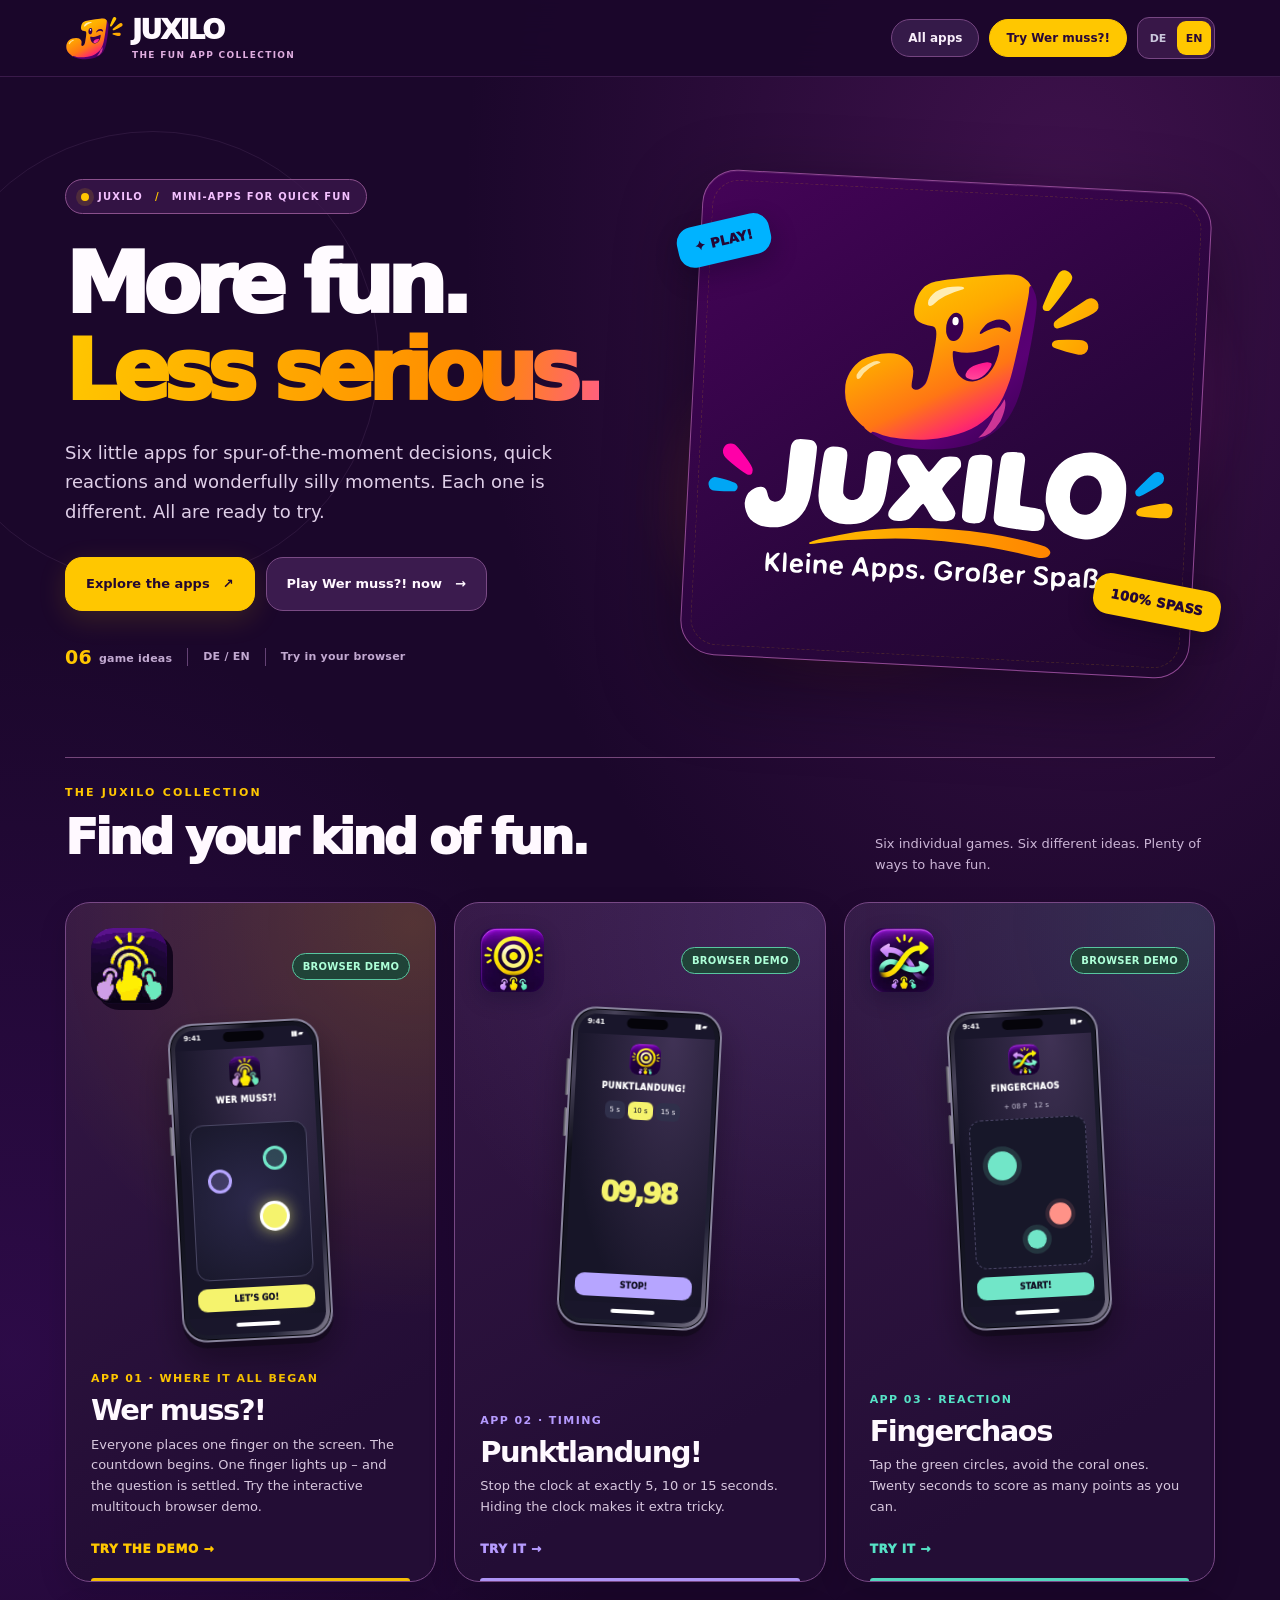
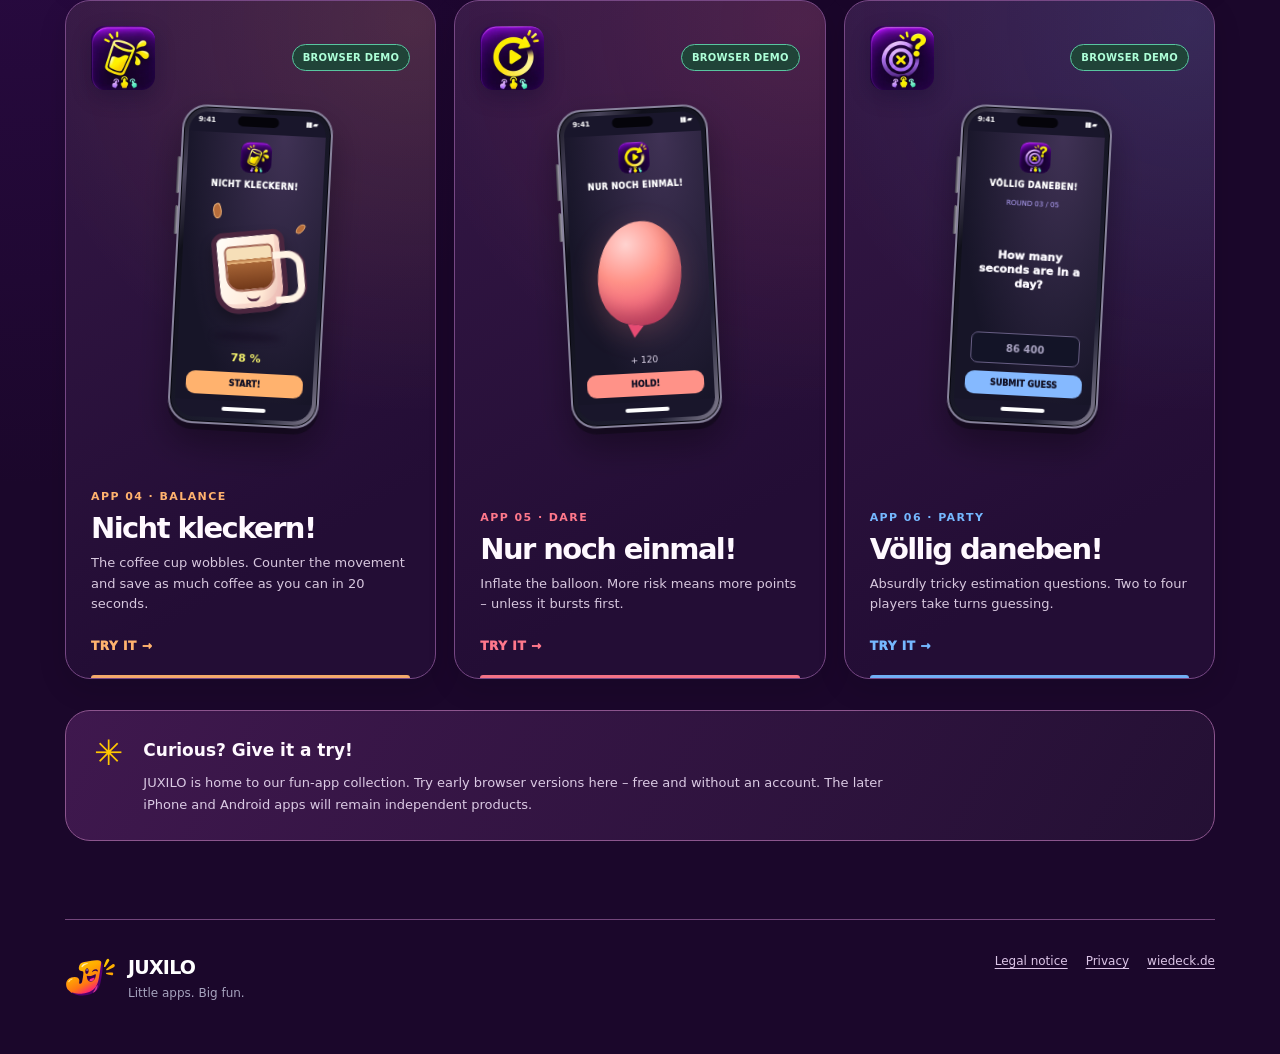
==== commit 6453388f: "design(demo): show new cartoon coffee cup in Nicht kleckern phone preview" ====
--- a/demo/index.html
+++ b/demo/index.html
@@ -12,6 +12,7 @@
 <link rel="stylesheet" href="./assets/mini-apps.css">
 <link rel="stylesheet" href="./assets/juxilo.css">
 <link rel="stylesheet" href="./assets/phone-frames.css">
+<link rel="stylesheet" href="./assets/cartoon-coffee.css">
 <link rel="stylesheet" href="./assets/scroll-ui.css">
 </head>
 <body class="juxilo-home">
@@ -114,7 +115,7 @@
     <div class="mini-phone-app mini-phone--nicht-kleckern" style="--mini-accent:#ffb26e">
       <img class="mini-phone-app-logo" src="./assets/logos/nk05-icon.webp" alt="" loading="lazy" width="31" height="31">
       <div class="mini-phone-app-name">Nicht kleckern!</div>
-      <div class="mini-coffee-stage"><div class="mini-coffee-cup"></div></div><div class="mini-coffee-level">78 %</div><div class="mini-phone-faux-button">START!</div>
+      <div class="mini-coffee-stage"><div class="mini-coffee-cup"><span class="mini-coffee-smile"></span></div><i class="mini-coffee-drop mini-coffee-drop-one"></i><i class="mini-coffee-drop mini-coffee-drop-two"></i></div><div class="mini-coffee-level">78 %</div><div class="mini-phone-faux-button">START!</div>
     </div>
     <span class="mini-phone-home"></span>
   </div></div>
--- a/demo/assets/juxilo.css
+++ b/demo/assets/juxilo.css
@@ -230,11 +230,6 @@
 .juxilo-apps .app-nicht-kleckern { --app-accent: #ffb26e; --app-halo: #ffb26e24; }
 .juxilo-apps .app-nur-noch-einmal { --app-accent: #ff788b; --app-halo: #ff788b24; }
 .juxilo-apps .app-voellig-daneben { --app-accent: #75b8ff; --app-halo: #75b8ff21; }
-.juxilo-apps .app-card.featured {
-  background:
-    radial-gradient(circle at 88% 14%, #9457ba50 0, transparent 42%),
-    linear-gradient(143deg, #492059, #2c103e 76%);
-}
 .juxilo-apps .app-card .card-top { align-items: center; }
 .juxilo-apps .app-card .emblem.is-image {
   width: 76px;
@@ -306,7 +301,6 @@
   .hero-art-card { border-radius: 24px; aspect-ratio: 1.18; padding: 11px; }
   .juxilo-apps .app-grid { gap: 13px; }
   .juxilo-apps .app-card { padding: 21px; min-height: 245px; }
-  .juxilo-apps .app-card.featured { min-height: 275px; }
   .juxilo-note { padding: 21px; gap: 12px; margin-bottom: 50px; }
   .juxilo-note .note-spark { font-size: 25px; }
   .juxilo-footer .footer-identity { width: 100%; }
--- a/demo/assets/phone-frames.css
+++ b/demo/assets/phone-frames.css
@@ -154,33 +154,29 @@
 .mini-quiz-question{display:grid;place-items:center;flex:1;min-height:96px;font-size:11px;font-weight:950;line-height:1.25}
 .mini-quiz-input{width:94%;border:1px solid #675e84;padding:9px 4px;border-radius:7px;font-size:10px;font-weight:850;color:#aaa4c2;background:#131427}
 
-/* Featured first card uses a two-column magazine layout. */
-.juxilo-apps .app-card.featured {
-  display:grid;
-  grid-template-columns:minmax(0,1fr) 166px;
-  grid-template-rows:auto 1fr;
-  column-gap:18px;
-  align-items:start;
-  min-height:445px;
-}
-.juxilo-apps .app-card.featured .card-top{grid-column:1/-1;grid-row:1}
-.juxilo-apps .app-card.featured .mini-phone-preview{grid-column:2;grid-row:2;margin:5px auto 0;width:156px}
-.juxilo-apps .app-card.featured .card-body{grid-column:1;grid-row:2;align-self:end;padding-top:20px;margin-top:0}
-.juxilo-apps .app-card:not(.featured) .mini-phone-preview{order:1}
-.juxilo-apps .app-card:not(.featured) .card-top{order:0}
-.juxilo-apps .app-card:not(.featured) .card-body{order:2}
-.juxilo-apps .app-card:not(.featured){min-height:570px;}
-@media(max-width:760px){
-  .juxilo-apps .app-card.featured{grid-template-columns:minmax(0,1fr) 150px}
-}
-@media(max-width:520px){
-  .juxilo-apps .app-card.featured {display:flex;flex-direction:column;min-height:0}
-  .juxilo-apps .app-card.featured .mini-phone-preview {order:1;margin:18px auto 3px;width:151px}
-  .juxilo-apps .app-card.featured .card-body {order:2;padding-top:25px}
-  .juxilo-apps .app-card:not(.featured) {min-height:0}
-}
-@media(prefers-reduced-motion:reduce){
-  .juxilo-apps .app-card .mini-phone-preview{transition:none}
+/* All six demos are equal members of the collection: three-by-two, then two columns, then one. */
+.juxilo-apps .app-grid {
+  grid-auto-rows: 1fr;
+  align-items: stretch;
+}
+.juxilo-apps .app-card {
+  height: 100%;
+  min-height: 570px;
+  display: flex;
+  flex-direction: column;
+}
+.juxilo-apps .app-card .card-top { order: 0; }
+.juxilo-apps .app-card .mini-phone-preview { order: 1; }
+.juxilo-apps .app-card .card-body {
+  order: 2;
+  margin-top: auto;
+  padding-top: 24px;
+}
+@media (max-width: 520px) {
+  .juxilo-apps .app-card { min-height: 0; }
+}
+@media (prefers-reduced-motion: reduce) {
+  .juxilo-apps .app-card .mini-phone-preview { transition: none; }
 }
 
 /* Live smartphone case for the five regular web games. */
--- a/demo/assets/cartoon-coffee.css
+++ b/demo/assets/cartoon-coffee.css
@@ -0,0 +1,290 @@
+/* Source fingerprint MW-WMA-2026-8d573e4b | Copyright (c) 2026 Michael Wiedeck.
+ * JUXILO / Nicht kleckern! — cartoon cup, animated liquid and splashes.
+ * Shared by the actual interactive game and its non-interactive cover phone. */
+body[data-game="nicht-kleckern"] .cup-scene {
+  position: relative;
+  height: 245px;
+  width: 100%;
+  display: grid;
+  place-items: center;
+  isolation: isolate;
+  overflow: visible;
+}
+body[data-game="nicht-kleckern"] .cup-shadow {
+  position: absolute;
+  bottom: 17px;
+  left: 50%;
+  width: 158px;
+  height: 21px;
+  border-radius: 100%;
+  background: #100719a8;
+  filter: blur(8px);
+  transform: translateX(-50%);
+}
+body[data-game="nicht-kleckern"] .cup-assembly {
+  position: relative;
+  width: 188px;
+  height: 183px;
+  transform: rotate(var(--cup-angle, 0deg));
+  transform-origin: 49% 73%;
+  transition: transform .11s linear;
+  filter: drop-shadow(0 12px 8px #10081869);
+}
+body[data-game="nicht-kleckern"] .cup-handle {
+  position: absolute;
+  z-index: 0;
+  left: auto;
+  right: 1px;
+  top: 42px;
+  width: 56px;
+  height: 82px;
+  border: 12px solid #fff9f2;
+  outline: 4px solid #492841;
+  outline-offset: -2px;
+  border-radius: 20px 38px 39px 16px;
+  background: #25132d;
+  box-shadow: inset -5px 0 0 #dfc1bf;
+}
+body[data-game="nicht-kleckern"] .cup-body {
+  position: absolute;
+  z-index: 1;
+  left: 6px;
+  top: 6px;
+  width: 161px;
+  height: 168px;
+  overflow: hidden;
+  border: 6px solid #4b263f;
+  border-radius: 20px 20px 51px 51px;
+  background: linear-gradient(105deg,#fffdfa 0%,#fff3dc 62%,#ecbfae 100%);
+  box-shadow: inset 0 2px 0 #fff, inset -9px -12px 0 #deafab40, 5px 6px 0 #31172d28;
+}
+body[data-game="nicht-kleckern"] .cup-body::before {
+  content: "";
+  position: absolute;
+  inset: 0 auto auto 10px;
+  width: 26px;
+  height: 101px;
+  transform: rotate(10deg);
+  border-radius: 50%;
+  background: linear-gradient(90deg,#ffffffa0,#fff0);
+  z-index: 4;
+  pointer-events: none;
+}
+body[data-game="nicht-kleckern"] .cup-inside {
+  position: absolute;
+  z-index: 1;
+  left: 11px;
+  right: 11px;
+  top: 15px;
+  bottom: 27px;
+  overflow: hidden;
+  border: 3px solid #a46f69;
+  border-radius: 9px 9px 30px 30px;
+  background: linear-gradient(90deg,#f5d6ac,#fff0da 60%,#edbd9b);
+  box-shadow: inset 0 3px 6px #49212c35;
+}
+body[data-game="nicht-kleckern"] .coffee {
+  position: absolute;
+  left: -20%;
+  bottom: -2px;
+  width: 140%;
+  height: var(--coffee-level, 80%);
+  border-radius: 9% 9% 9px 9px;
+  background: linear-gradient(102deg,#733619 0%,#a95b2b 23%,#8b4020 70%,#592c1c 100%);
+  box-shadow: inset 0 5px 0 #f4b57360, inset -10px 0 12px #34101b32;
+  transform: rotate(var(--coffee-angle, 0deg));
+  transform-origin: 50% 95%;
+  transition: height .19s linear, transform .11s linear;
+}
+body[data-game="nicht-kleckern"] .coffee-surface {
+  position: absolute;
+  left: -2%;
+  top: -7px;
+  width: 104%;
+  height: 22px;
+  border: 3px solid #c88449;
+  border-radius: 50%;
+  background: radial-gradient(ellipse at 48% 42%,#e8b174 0%,#b56b39 47%,#6b311d 100%);
+  box-shadow: inset 0 4px 0 #f9dab483;
+}
+body[data-game="nicht-kleckern"] .coffee-shine {
+  position: absolute;
+  left: 30%;
+  top: 18px;
+  width: 46px;
+  height: 9px;
+  transform: rotate(-13deg);
+  border-radius: 100%;
+  background: #f9cd9b75;
+  filter: blur(2px);
+}
+body[data-game="nicht-kleckern"] .coffee-bubble {
+  position: absolute;
+  z-index: 2;
+  border: 2px solid #edbf84a6;
+  border-radius: 50%;
+}
+body[data-game="nicht-kleckern"] .coffee-bubble-one {
+  width: 12px;height: 6px;top: 5px;left: 21%;
+}
+body[data-game="nicht-kleckern"] .coffee-bubble-two {
+  width: 7px;height: 5px;top: 12px;right: 32%;
+}
+body[data-game="nicht-kleckern"] .cup-rim {
+  position: absolute;
+  z-index: 5;
+  top: 9px;
+  left: 10px;
+  right: 10px;
+  height: 16px;
+  border: 3px solid #fff9ed;
+  border-bottom: 5px solid #e7bcb1;
+  border-radius: 7px 7px 12px 12px;
+  background: linear-gradient(180deg,#fffdfa,#f7d6c6);
+  box-shadow: 0 2px 0 #4f2a39;
+}
+body[data-game="nicht-kleckern"] .cup-face {
+  position: absolute;
+  z-index: 6;
+  left: 51px;
+  bottom: 10px;
+  width: 56px;
+  height: 30px;
+  display: flex;
+  gap: 20px;
+  justify-content: center;
+  align-items: flex-start;
+  pointer-events: none;
+}
+body[data-game="nicht-kleckern"] .cup-eye {
+  width: 6px;height: 9px;
+  border-radius: 50%;
+  background: #542842;
+}
+body[data-game="nicht-kleckern"] .cup-mouth {
+  position: absolute;
+  top: 8px;
+  left: 18px;
+  width: 20px;height: 13px;
+  border: 3px solid #542842;
+  border-top: none;
+  border-radius: 0 0 16px 16px;
+}
+body[data-game="nicht-kleckern"] .coffee-splash {
+  position: absolute;
+  z-index: 3;
+  opacity: 0;
+  width: 15px;height: 23px;
+  border: 2px solid #f0af70;
+  border-radius: 75% 25% 65% 40%;
+  background: linear-gradient(135deg,#d78a45,#723921);
+  pointer-events: none;
+}
+body[data-game="nicht-kleckern"] .coffee-splash-one {
+  left: 36px;top: -11px;transform: rotate(-20deg) scale(.65);
+}
+body[data-game="nicht-kleckern"] .coffee-splash-two {
+  right: 31px;top: 0;transform: rotate(40deg) scale(.6);
+}
+body[data-game="nicht-kleckern"] .coffee-splash-three {
+  right: 12px;top: 30px;width: 8px;height: 12px;
+  transform: rotate(35deg) scale(.7);
+}
+body[data-game="nicht-kleckern"] .cup-scene.coffee-sloshing .coffee-splash {
+  opacity: .94;
+  animation: nk-coffee-drop .7s ease-in-out infinite alternate;
+}
+body[data-game="nicht-kleckern"] .cup-scene.coffee-sloshing .coffee-splash-two {animation-delay: -.3s}
+body[data-game="nicht-kleckern"] .cup-scene.coffee-sloshing .coffee-splash-three {animation-delay: -.5s}
+@keyframes nk-coffee-drop {
+  from {translate: 0 4px;scale: .7}
+  to {translate: 0 -7px;scale: 1}
+}
+/* Detail remains legible inside the browser smartphone mockup. */
+.device-viewport body[data-game="nicht-kleckern"] .cup-scene{height: 218px}
+body[data-game="nicht-kleckern"] .device-viewport .cup-scene {height: 217px;}
+body[data-game="nicht-kleckern"] .device-viewport .cup-assembly {transform: scale(.89) rotate(var(--cup-angle,0deg));}
+@media(max-width: 520px){
+  body[data-game="nicht-kleckern"] .device-viewport .cup-scene {height: 187px;}
+  body[data-game="nicht-kleckern"] .device-viewport .cup-assembly {transform: scale(.76) rotate(var(--cup-angle,0deg));}
+}
+/* Non-interactive mini phone illustration on the collection overview. */
+.mini-phone--nicht-kleckern .mini-coffee-stage {
+  position: relative;
+  display: grid;
+  place-items: center;
+  flex: 1;
+  width: 100%;
+  min-height: 114px;
+}
+.mini-phone--nicht-kleckern .mini-coffee-stage::after{
+  content:"";
+  position:absolute;
+  bottom:3px;
+  left:50%;
+  transform:translateX(-50%);
+  width:68px;height:8px;
+  background:#13091e85;
+  border-radius:50%;
+  filter:blur(3px);
+}
+.mini-phone--nicht-kleckern .mini-coffee-cup{
+  position: relative;
+  width: 73px;
+  height: 82px;
+  overflow: visible;
+  border: 5px solid #4b263f;
+  border-radius: 12px 12px 24px 24px;
+  background: linear-gradient(110deg,#fffdf9 0%,#ffe8d4 70%,#e2aeac 100%);
+  box-shadow: inset -5px -5px 0 #edb9b268,0 8px 13px #0005;
+  transform:rotate(-8deg);
+}
+.mini-phone--nicht-kleckern .mini-coffee-cup::before{
+  content:"";
+  position:absolute;
+  left:7px;right:7px;top:9px;bottom:17px;
+  border-radius:6px 6px 15px 15px;
+  border:2px solid #a76c5b;
+  background:linear-gradient(to top,#713819 0%,#a56335 62%,#edbc83 63%,#b67543 71%,#f6dfb8 72%);
+}
+.mini-phone--nicht-kleckern .mini-coffee-cup::after{
+  content:"";
+  position:absolute;
+  top:18px;
+  right:-22px;
+  width:23px;
+  height:38px;
+  border:7px solid #fff3e5;
+  border-left:0;
+  border-radius:0 16px 16px 0;
+  filter:drop-shadow(2px 0 0 #4b263f);
+}
+.mini-phone--nicht-kleckern .mini-coffee-smile{
+  position:absolute;
+  z-index:1;
+  bottom:6px;left:26px;
+  width:14px;height:9px;
+  border-bottom:3px solid #542842;
+  border-radius:0 0 13px 13px;
+}
+.mini-phone--nicht-kleckern .mini-coffee-drop {
+  position:absolute;
+  width:9px;height:15px;
+  background:#b66d3b;
+  border-radius:70% 30% 65% 40%;
+  border:1px solid #f1b276;
+}
+.mini-phone--nicht-kleckern .mini-coffee-drop-one {
+  top:5px;left:18px;transform:rotate(-17deg);
+}
+.mini-phone--nicht-kleckern .mini-coffee-drop-two {
+  top:19px;right:6px;transform:rotate(30deg) scale(.75);
+}
+@media (prefers-reduced-motion:reduce){
+  body[data-game="nicht-kleckern"] .cup-assembly,
+  body[data-game="nicht-kleckern"] .coffee,
+  body[data-game="nicht-kleckern"] .coffee-splash{
+    transition:none!important;
+    animation:none!important;
+  }
+}
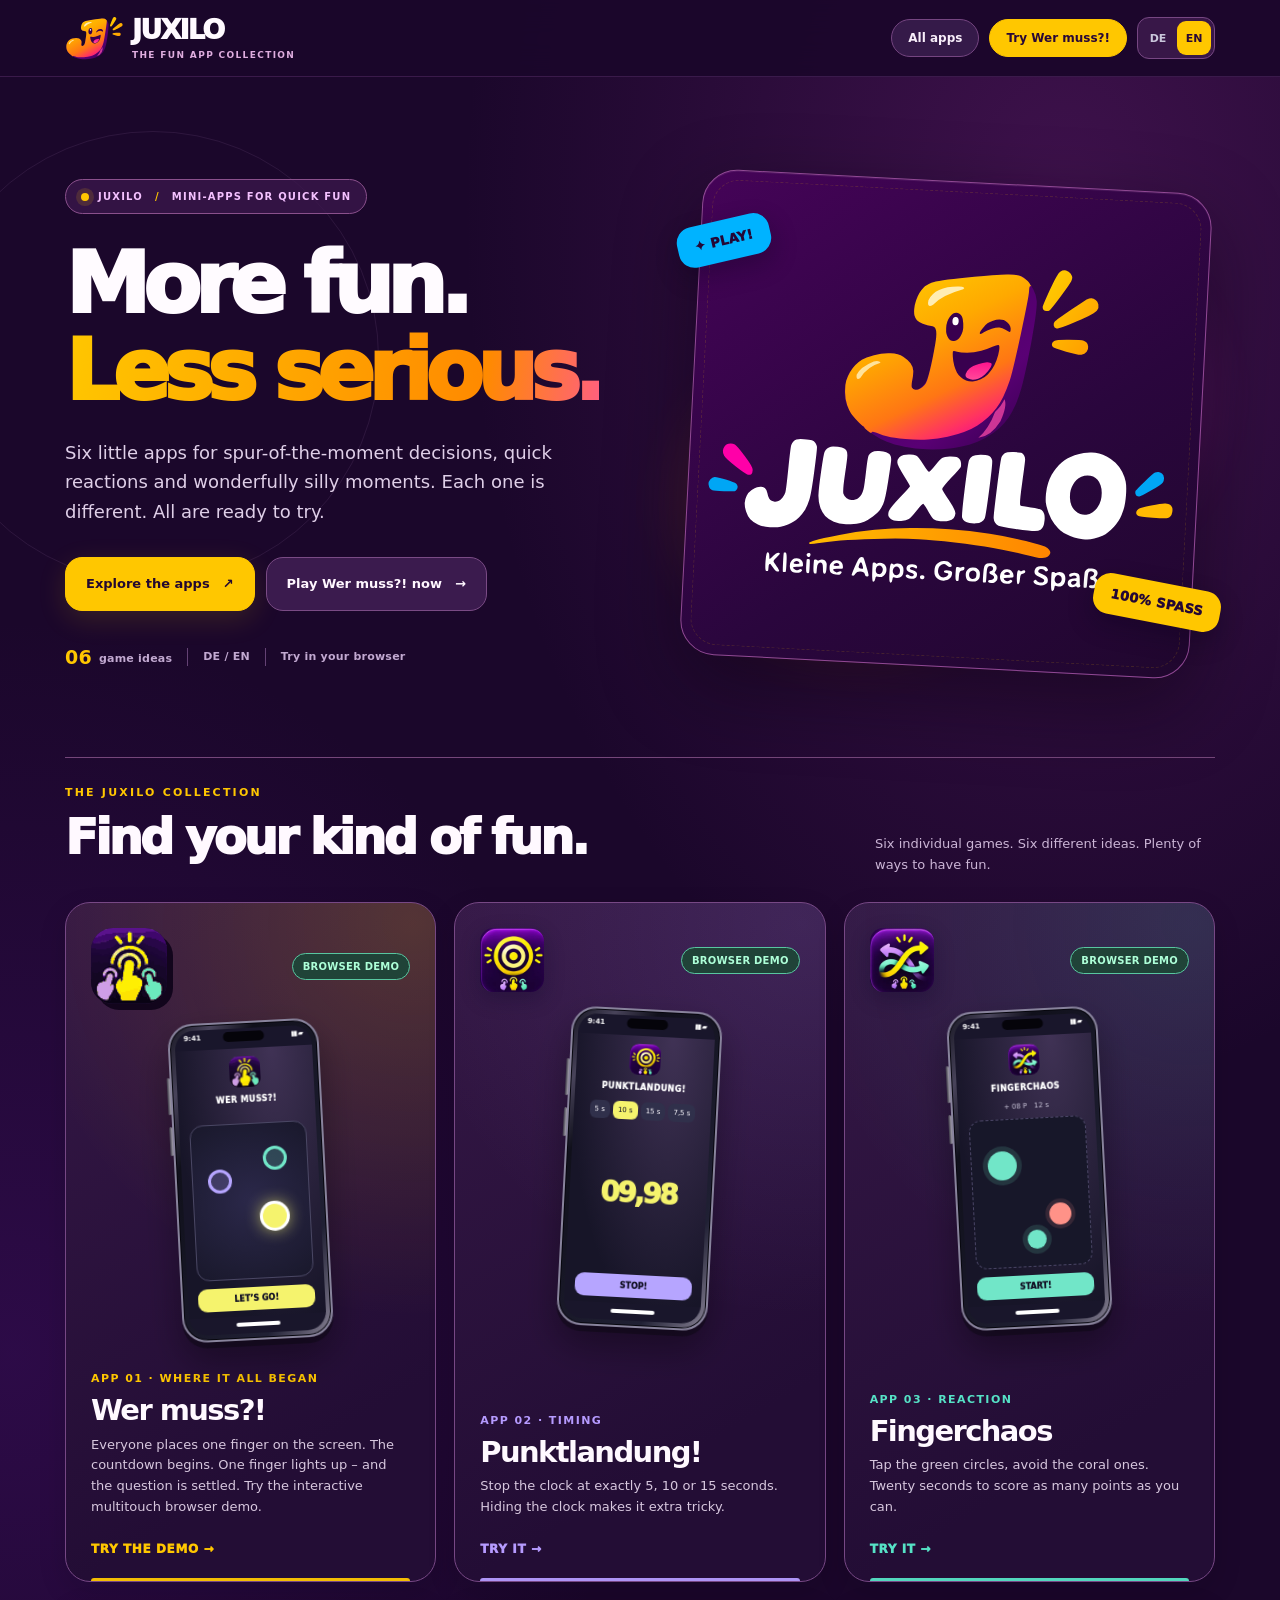
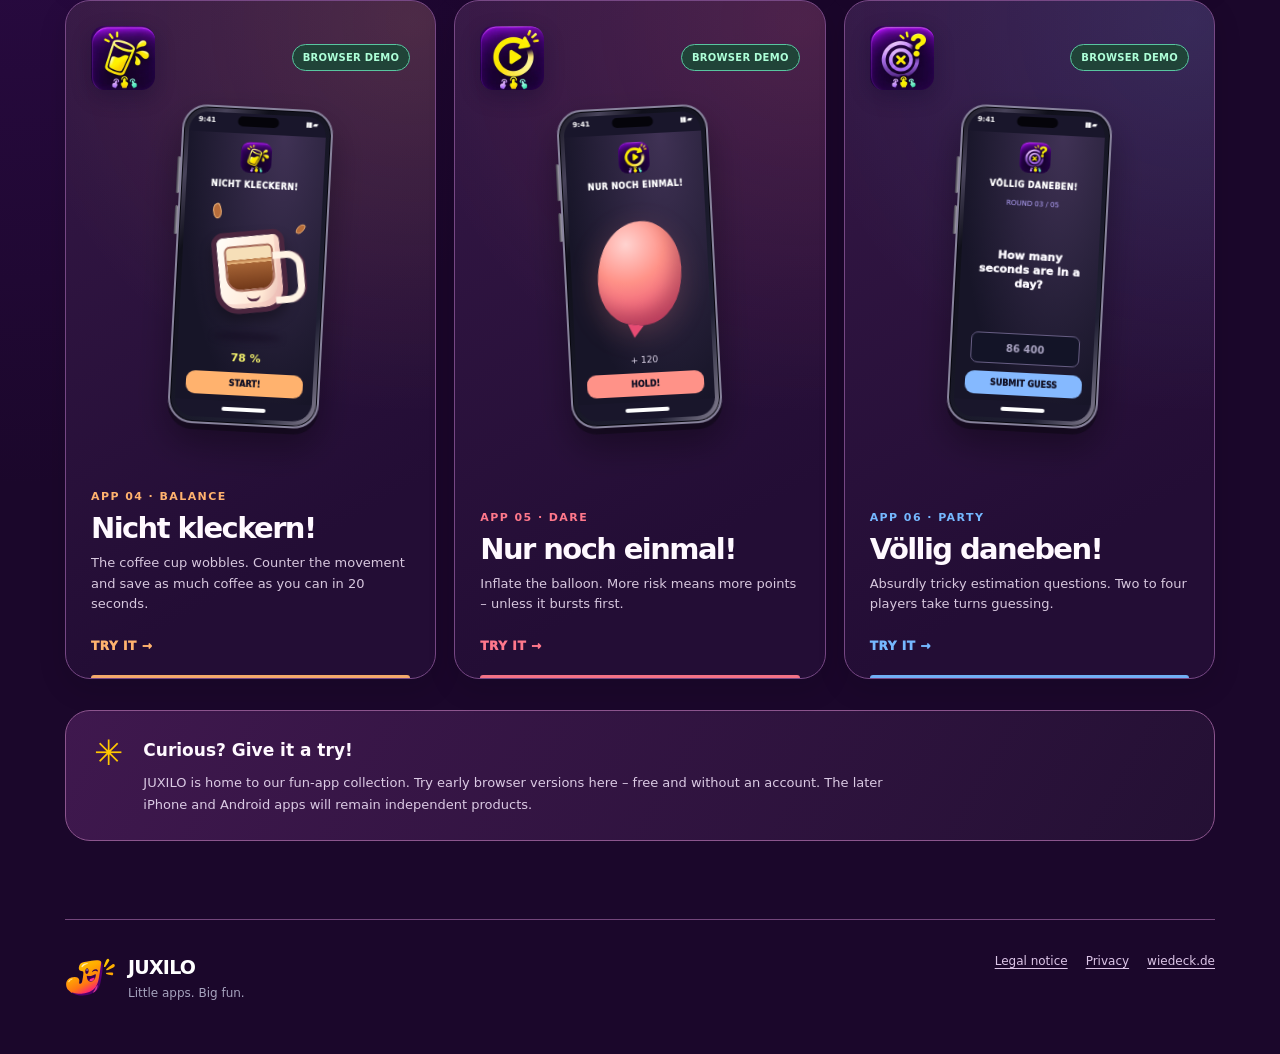
==== commit 5a4b78bf: "design(punktlandung): show one-decimal custom target alongside presets in mini phone preview" ====
--- a/demo/index.html
+++ b/demo/index.html
@@ -85,7 +85,7 @@
     <div class="mini-phone-app mini-phone--punktlandung" style="--mini-accent:#b6a5ff">
       <img class="mini-phone-app-logo" src="./assets/logos/pl05-icon.webp" alt="" loading="lazy" width="31" height="31">
       <div class="mini-phone-app-name">Punktlandung!</div>
-      <div class="mini-time-buttons"><span>5 s</span><span>10 s</span><span>15 s</span></div><div class="mini-timer">09,98</div><div class="mini-phone-faux-button">STOPP!</div>
+      <div class="mini-time-buttons"><span>5 s</span><span>10 s</span><span>15 s</span><span class="mini-time-custom">7,5 s</span></div><div class="mini-timer">09,98</div><div class="mini-phone-faux-button">STOPP!</div>
     </div>
     <span class="mini-phone-home"></span>
   </div></div>
--- a/demo/assets/mini-apps.css
+++ b/demo/assets/mini-apps.css
@@ -23,3 +23,94 @@
 
 /* Keep the language control visible on narrow workshop-home screens. */
 @media(max-width:560px){body:not([data-game]) .nav .nav-accent{display:none}}
+
+
+/* Punktlandung: three quick presets plus custom target with one decimal place. */
+body[data-game="punktlandung"] .pl-presets {
+  display:grid;
+  grid-template-columns:repeat(3,minmax(0,1fr));
+  gap:7px;
+}
+body[data-game="punktlandung"] .pl-presets .choice {
+  min-width:0;
+  padding:11px 6px;
+  text-align:center;
+}
+body[data-game="punktlandung"] .pl-custom-target {
+  display:flex;
+  align-items:center;
+  gap:10px;
+  width:100%;
+  margin:11px 0 0;
+  padding:9px 11px;
+  background:#292640;
+  border:1px solid #666080;
+  border-radius:13px;
+  transition:border-color .16s,background .16s;
+}
+body[data-game="punktlandung"] .pl-custom-target.active,
+body[data-game="punktlandung"] .pl-custom-target:focus-within {
+  background:#3a3151;
+  border-color:var(--lemon);
+  box-shadow:0 0 0 1px #f5f36d42;
+}
+body[data-game="punktlandung"] .pl-custom-label {
+  color:#f2eefb;
+  font-size:12px;
+  font-weight:850;
+  white-space:nowrap;
+  cursor:text;
+}
+body[data-game="punktlandung"] .pl-custom-input-wrap {
+  flex:1;
+  min-width:0;
+  display:flex;
+  align-items:center;
+  gap:8px;
+  border:1px solid #6d6587;
+  border-radius:9px;
+  padding:5px 8px;
+  background:#151429;
+}
+body[data-game="punktlandung"] .pl-custom-input-wrap:focus-within {border-color:var(--lemon);}
+body[data-game="punktlandung"] #custom-target {
+  flex:1;
+  min-width:0;
+  width:100%;
+  padding:4px 0;
+  border:0;
+  outline:0;
+  background:transparent;
+  color:#fff;
+  text-align:right;
+  font-size:16px;
+  font-weight:900;
+  font-variant-numeric:tabular-nums;
+}
+body[data-game="punktlandung"] #custom-target::placeholder {color:#b4acc8;font-size:12px;font-weight:650;}
+body[data-game="punktlandung"] #custom-target[aria-invalid="true"]:not(:placeholder-shown) {color:#ffafa9;}
+body[data-game="punktlandung"] #custom-target:disabled {opacity:.55;}
+body[data-game="punktlandung"] .pl-custom-unit {
+  flex:none;
+  color:#d5cce0;
+  font-size:11px;
+  font-weight:800;
+}
+body[data-game="punktlandung"] .pl-target-hint {
+  text-align:center;
+  margin:7px 0 0;
+  color:#aca4c2;
+  font-size:10px;
+  line-height:1.5;
+}
+body[data-game="punktlandung"] .big-digits {margin-top:21px;}
+@media(max-width:520px){
+  body[data-game="punktlandung"] .pl-custom-target{gap:7px;padding:8px;}
+  body[data-game="punktlandung"] .pl-presets{gap:5px;}
+  body[data-game="punktlandung"] .pl-presets .choice{font-size:11px;padding:10px 3px;}
+  body[data-game="punktlandung"] .pl-custom-label{font-size:11px;}
+  body[data-game="punktlandung"] #custom-target{font-size:15px;}
+}
+@media(prefers-reduced-motion:reduce){
+  body[data-game="punktlandung"] .pl-custom-target {transition:none!important;}
+}
--- a/demo/assets/cartoon-coffee.css
+++ b/demo/assets/cartoon-coffee.css
@@ -201,7 +201,6 @@
   to {translate: 0 -7px;scale: 1}
 }
 /* Detail remains legible inside the browser smartphone mockup. */
-.device-viewport body[data-game="nicht-kleckern"] .cup-scene{height: 218px}
 body[data-game="nicht-kleckern"] .device-viewport .cup-scene {height: 217px;}
 body[data-game="nicht-kleckern"] .device-viewport .cup-assembly {transform: scale(.89) rotate(var(--cup-angle,0deg));}
 @media(max-width: 520px){
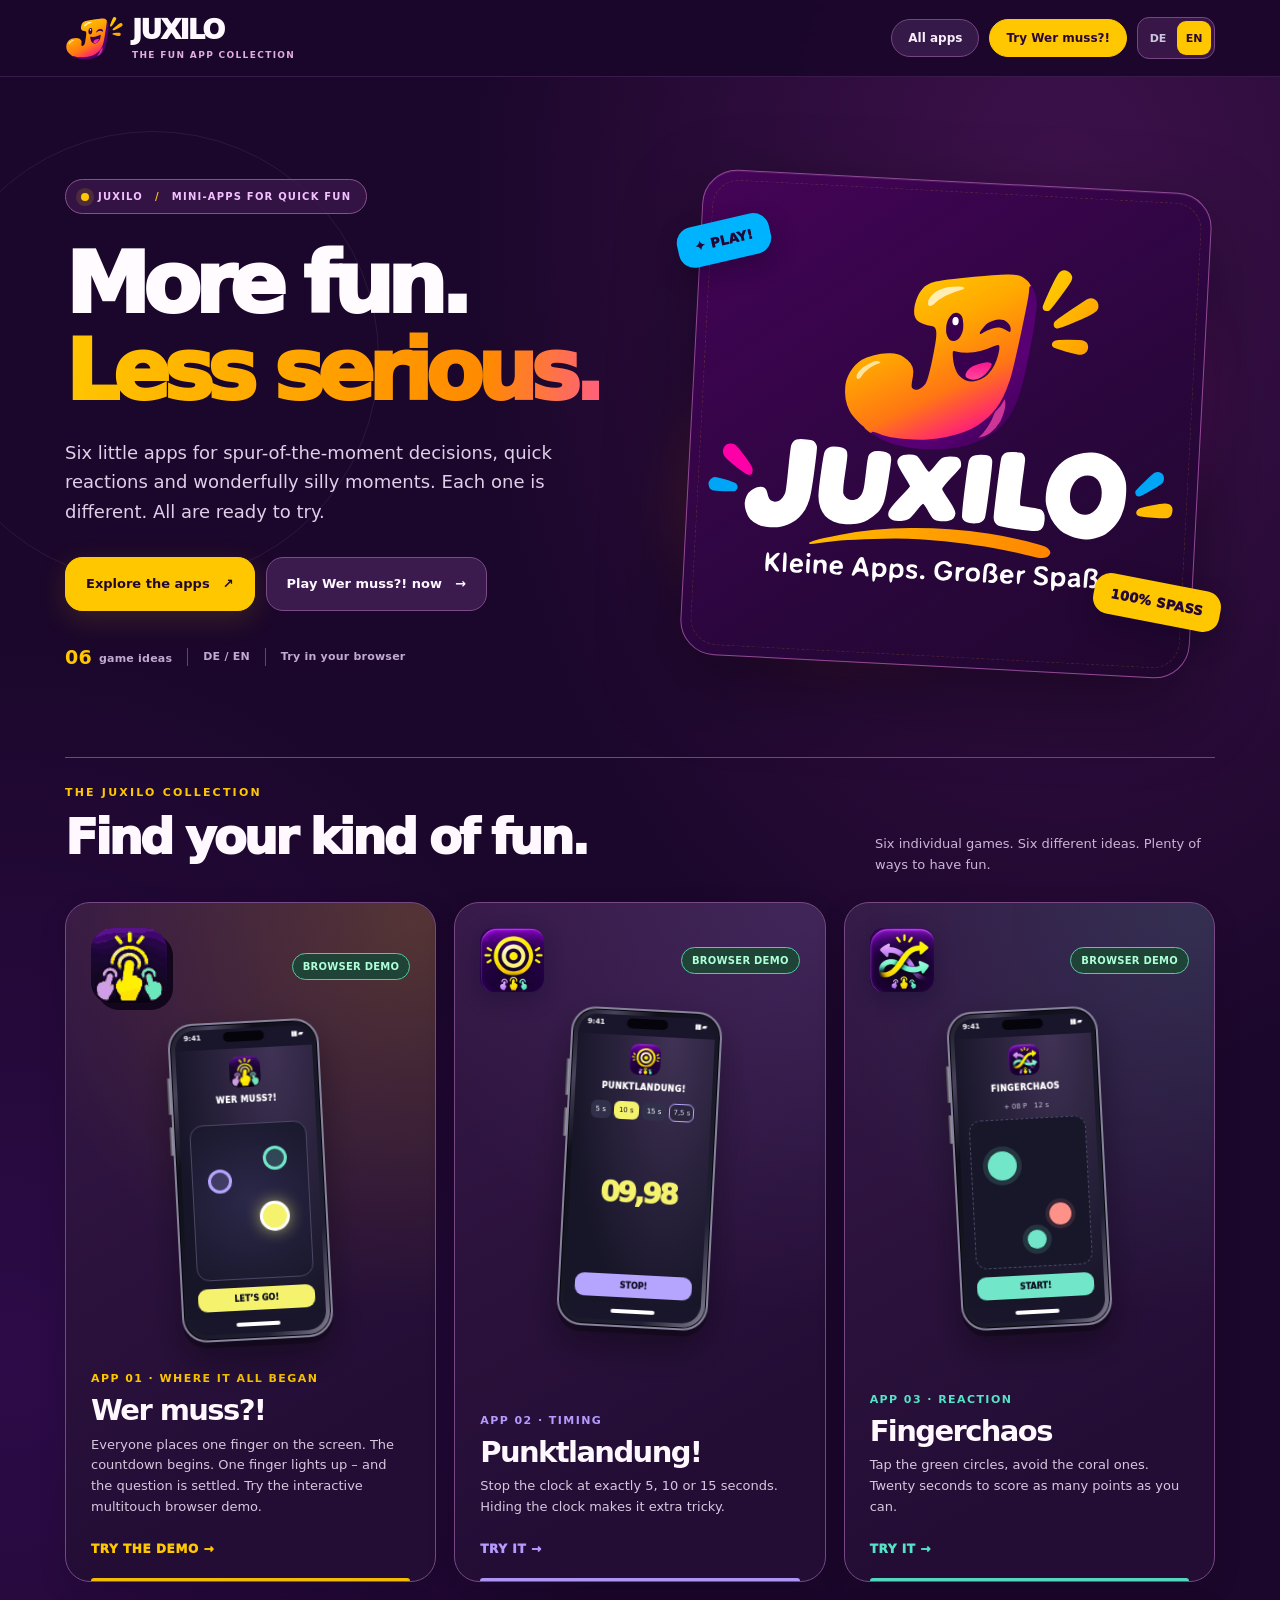
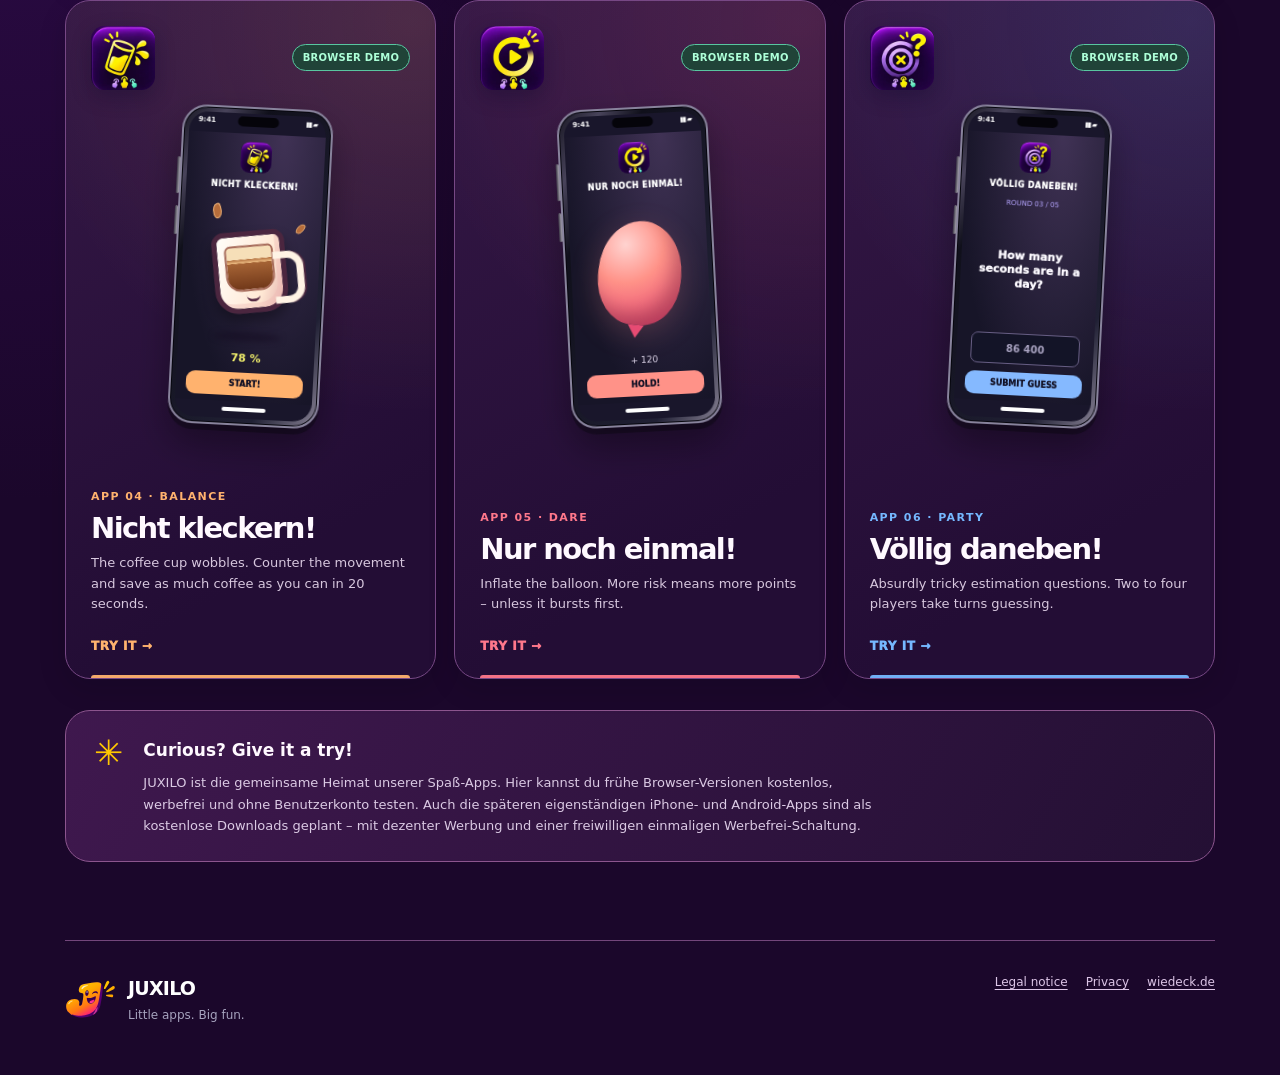
==== commit 6e2c60d1: "demo(juxilo): zukünftige kostenlose native Apps transparent beschreiben" ====
--- a/demo/index.html
+++ b/demo/index.html
@@ -153,7 +153,7 @@
 <div class="card-body"><span class="card-num">APP 06 · PARTY</span><h3>Völlig daneben!</h3><p>Absurd schwere Schätzfragen. Zwei bis vier Leute raten mit, die nächste Person ist dran.</p><div class="card-link">TESTEN →</div></div>
 </a>
 </div>
-<div class="note juxilo-note"><div class="note-spark" aria-hidden="true">✳</div><div><strong>Schon neugierig? Dann probier’s aus!</strong><p>JUXILO ist die gemeinsame Heimat unserer Spaß-Apps. Hier kannst du frühe Browser-Versionen testen – kostenlos und ohne Benutzerkonto. Die späteren iPhone- und Android-Apps bleiben eigenständige Produkte.</p></div></div>
+<div class="note juxilo-note"><div class="note-spark" aria-hidden="true">✳</div><div><strong>Schon neugierig? Dann probier’s aus!</strong><p>JUXILO ist die gemeinsame Heimat unserer Spaß-Apps. Hier kannst du frühe Browser-Versionen kostenlos, werbefrei und ohne Benutzerkonto testen. Auch die späteren eigenständigen iPhone- und Android-Apps sind als kostenlose Downloads geplant – mit dezenter Werbung und einer freiwilligen einmaligen Werbefrei-Schaltung.</p></div></div>
 </section>
 </main>
 <footer class="footer wrap juxilo-footer"><div class="footer-identity"><img src="./assets/juxilo-jx04-icon.svg" alt="" width="48" height="48"><span><strong>JUXILO</strong><br>Kleine Apps. Großer Spaß.</span></div><div class="footer-links"><a href="./impressum.html">Impressum</a><a href="./datenschutz.html">Datenschutz</a><a href="https://wiedeck.de/" target="_blank" rel="noopener noreferrer">wiedeck.de</a></div></footer>
--- a/demo/assets/phone-frames.css
+++ b/demo/assets/phone-frames.css
@@ -133,6 +133,7 @@
 .mini-time-buttons {display:flex;gap:3px;justify-content:center;width:100%}
 .mini-time-buttons span {background:#30304b;border-radius:6px;font-size:7px;padding:5px}
 .mini-time-buttons span:nth-child(2){background:#f5f36d;color:#111224}
+.mini-time-buttons .mini-time-custom{background:#2c263d;border:1px solid #b6a5ff;color:#dbcffa;padding:4px 3px}
 .mini-phone--fingerchaos{--mini-accent:#71e6c8}
 .mini-finger-field {width:100%;flex:1;min-height:105px;position:relative;border-radius:12px;background:#171729;border:1px dashed #4a4566}
 .mini-finger-field i {position:absolute;border-radius:50%;width:29px;height:29px;background:#71e6c8;left:14%;top:21%;box-shadow:0 0 0 5px #71e6c824}
@@ -451,3 +452,85 @@
 .wm-fullscreen .wm-phone-status,.wm-fullscreen .wm-phone-home{display:none}
 .wm-fullscreen .wm-phone-content>.welcome{padding: max(16px, env(safe-area-inset-top)) 20px max(18px,env(safe-area-inset-bottom))}
 .wm-fullscreen .wm-phone-content>.app{padding:max(6px,env(safe-area-inset-top)) 8px max(8px,env(safe-area-inset-bottom))}
+
+
+/* Mobile devices are already phones. Keep the glossy device frame on desktops,
+   but give the REAL phone its entire usable width/height instead of nested scrolling. */
+@media (max-width: 600px) {
+  body[data-game] .device-demo {
+    width:100%;
+    display:block;
+    margin:14px 0 0;
+  }
+  body[data-game] .device-phone {
+    width:100%;
+    height:auto;
+    aspect-ratio:auto;
+    padding:0;
+    border:0;
+    border-radius:0;
+    background:transparent;
+    box-shadow:none;
+    filter:none;
+  }
+  body[data-game] .device-phone::before,
+  body[data-game] .device-phone::after { display:none; }
+  body[data-game] .device-glass {
+    display:block;
+    height:auto;
+    border:0;
+    border-radius:0;
+    overflow:visible;
+    background:transparent;
+    box-shadow:none;
+  }
+  body[data-game] .device-statusbar,
+  body[data-game] .device-home-bar { display:none; }
+  body[data-game] .device-viewport {
+    display:block;
+    height:auto;
+    min-height:0;
+    flex:none;
+    overflow:visible;
+    overscroll-behavior:auto;
+    touch-action:auto;
+    -webkit-overflow-scrolling:auto;
+    background:transparent;
+  }
+  body[data-game] .device-viewport .game-board {
+    height:auto;
+    min-height:0;
+    overflow:visible;
+    padding:20px 15px 26px;
+    border:1px solid #665279;
+    border-radius:24px;
+    background:radial-gradient(ellipse at 85% 8%,#393052,#211b35 80%);
+  }
+  body[data-game] .device-demo-tip {display:none;}
+  body[data-game="fingerchaos"] .device-viewport .tap-zone {
+    height:clamp(245px,42svh,380px);
+    margin-top:17px;
+    touch-action:manipulation;
+  }
+  body[data-game="fingerchaos"] .tap-target,
+  body[data-game="fingerchaos"] .tap-trap {
+    touch-action:manipulation;
+  }
+  body[data-game="nicht-kleckern"] [data-steer] {
+    touch-action:none;
+    user-select:none;
+    -webkit-user-select:none;
+    min-height:52px;
+  }
+  body[data-game="nur-noch-einmal"] .hold-button {
+    touch-action:none;
+    min-height:60px;
+  }
+  body[data-game="voellig-daneben"] .device-viewport .quiz-question {
+    min-height:65px;
+    margin:14px auto;
+  }
+  body[data-game="voellig-daneben"] .device-viewport .quiz-history {
+    min-height:35px;
+  }
+}
--- a/demo/assets/cartoon-coffee.css
+++ b/demo/assets/cartoon-coffee.css
@@ -83,52 +83,35 @@
   background: linear-gradient(90deg,#f5d6ac,#fff0da 60%,#edbd9b);
   box-shadow: inset 0 3px 6px #49212c35;
 }
-body[data-game="nicht-kleckern"] .coffee {
-  position: absolute;
-  left: -20%;
-  bottom: -2px;
-  width: 140%;
-  height: var(--coffee-level, 80%);
-  border-radius: 9% 9% 9px 9px;
-  background: linear-gradient(102deg,#733619 0%,#a95b2b 23%,#8b4020 70%,#592c1c 100%);
-  box-shadow: inset 0 5px 0 #f4b57360, inset -10px 0 12px #34101b32;
-  transform: rotate(var(--coffee-angle, 0deg));
-  transform-origin: 50% 95%;
-  transition: height .19s linear, transform .11s linear;
-}
-body[data-game="nicht-kleckern"] .coffee-surface {
-  position: absolute;
-  left: -2%;
-  top: -7px;
-  width: 104%;
-  height: 22px;
-  border: 3px solid #c88449;
-  border-radius: 50%;
-  background: radial-gradient(ellipse at 48% 42%,#e8b174 0%,#b56b39 47%,#6b311d 100%);
-  box-shadow: inset 0 4px 0 #f9dab483;
-}
-body[data-game="nicht-kleckern"] .coffee-shine {
-  position: absolute;
-  left: 30%;
-  top: 18px;
-  width: 46px;
-  height: 9px;
-  transform: rotate(-13deg);
-  border-radius: 100%;
-  background: #f9cd9b75;
-  filter: blur(2px);
-}
-body[data-game="nicht-kleckern"] .coffee-bubble {
-  position: absolute;
-  z-index: 2;
-  border: 2px solid #edbf84a6;
-  border-radius: 50%;
-}
-body[data-game="nicht-kleckern"] .coffee-bubble-one {
-  width: 12px;height: 6px;top: 5px;left: 21%;
-}
-body[data-game="nicht-kleckern"] .coffee-bubble-two {
-  width: 7px;height: 5px;top: 12px;right: 32%;
+/* The liquid is a continuously re-shaped SVG, clipped to the ceramic interior.
+   Its surface is drawn independently of the cup angle (gravity + inertia).
+   There is no rotating rectangular coffee block or bottom-only loss animation. */
+body[data-game="nicht-kleckern"] .coffee-fluid {
+  display:block;
+  position:absolute;
+  inset:0;
+  z-index:2;
+  width:100%;
+  height:100%;
+  overflow:hidden;
+  pointer-events:none;
+}
+body[data-game="nicht-kleckern"] .coffee-liquid {
+  filter:drop-shadow(0 -1px 1px #321a1690);
+}
+body[data-game="nicht-kleckern"] .coffee-foam-line {
+  fill:none;
+  stroke:#efb776;
+  stroke-width:3.2;
+  stroke-linecap:round;
+  opacity:.95;
+}
+body[data-game="nicht-kleckern"] .coffee-sheen-line {
+  fill:none;
+  stroke:#ffe2ab;
+  stroke-width:2.8;
+  stroke-linecap:round;
+  opacity:.58;
 }
 body[data-game="nicht-kleckern"] .cup-rim {
   position: absolute;
@@ -170,6 +153,33 @@
   border-top: none;
   border-radius: 0 0 16px 16px;
 }
+/* Two visibly different streams, anchored to the correct side of the rim.
+   An overflow class is set ONLY when the modeled liquid reaches the lip. */
+body[data-game="nicht-kleckern"] .coffee-spill-streams {
+  position:absolute;
+  inset:0;
+  z-index:8;
+  width:188px;
+  height:183px;
+  overflow:visible;
+  pointer-events:none;
+}
+body[data-game="nicht-kleckern"] .coffee-spill-stream {
+  fill:none;
+  stroke:#a75a31;
+  stroke-width:7;
+  stroke-linecap:round;
+  stroke-linejoin:round;
+  filter:drop-shadow(1px 2px 0 #49241cb3);
+  opacity:0;
+  transition:opacity .08s linear;
+}
+body[data-game="nicht-kleckern"] .cup-scene.spilling-left .coffee-stream-left {
+  opacity:var(--spill-left-alpha, .9);
+}
+body[data-game="nicht-kleckern"] .cup-scene.spilling-right .coffee-stream-right {
+  opacity:var(--spill-right-alpha, .9);
+}
 body[data-game="nicht-kleckern"] .coffee-splash {
   position: absolute;
   z-index: 3;
@@ -190,12 +200,15 @@
   right: 12px;top: 30px;width: 8px;height: 12px;
   transform: rotate(35deg) scale(.7);
 }
-body[data-game="nicht-kleckern"] .cup-scene.coffee-sloshing .coffee-splash {
-  opacity: .94;
-  animation: nk-coffee-drop .7s ease-in-out infinite alternate;
-}
-body[data-game="nicht-kleckern"] .cup-scene.coffee-sloshing .coffee-splash-two {animation-delay: -.3s}
-body[data-game="nicht-kleckern"] .cup-scene.coffee-sloshing .coffee-splash-three {animation-delay: -.5s}
+body[data-game="nicht-kleckern"] .cup-scene.spilling-left .coffee-splash-one,
+body[data-game="nicht-kleckern"] .cup-scene.spilling-left .coffee-splash-three,
+body[data-game="nicht-kleckern"] .cup-scene.spilling-right .coffee-splash-two,
+body[data-game="nicht-kleckern"] .cup-scene.spilling-right .coffee-splash-three {
+  opacity:.94;
+  animation:nk-coffee-drop .65s ease-out infinite alternate;
+}
+body[data-game="nicht-kleckern"] .cup-scene.spilling-right .coffee-splash-two { animation-delay:-.25s; }
+body[data-game="nicht-kleckern"] .cup-scene.spilling-left .coffee-splash-one { animation-delay:-.15s; }
 @keyframes nk-coffee-drop {
   from {translate: 0 4px;scale: .7}
   to {translate: 0 -7px;scale: 1}
@@ -281,7 +294,7 @@
 }
 @media (prefers-reduced-motion:reduce){
   body[data-game="nicht-kleckern"] .cup-assembly,
-  body[data-game="nicht-kleckern"] .coffee,
+  body[data-game="nicht-kleckern"] .coffee-spill-stream,
   body[data-game="nicht-kleckern"] .coffee-splash{
     transition:none!important;
     animation:none!important;
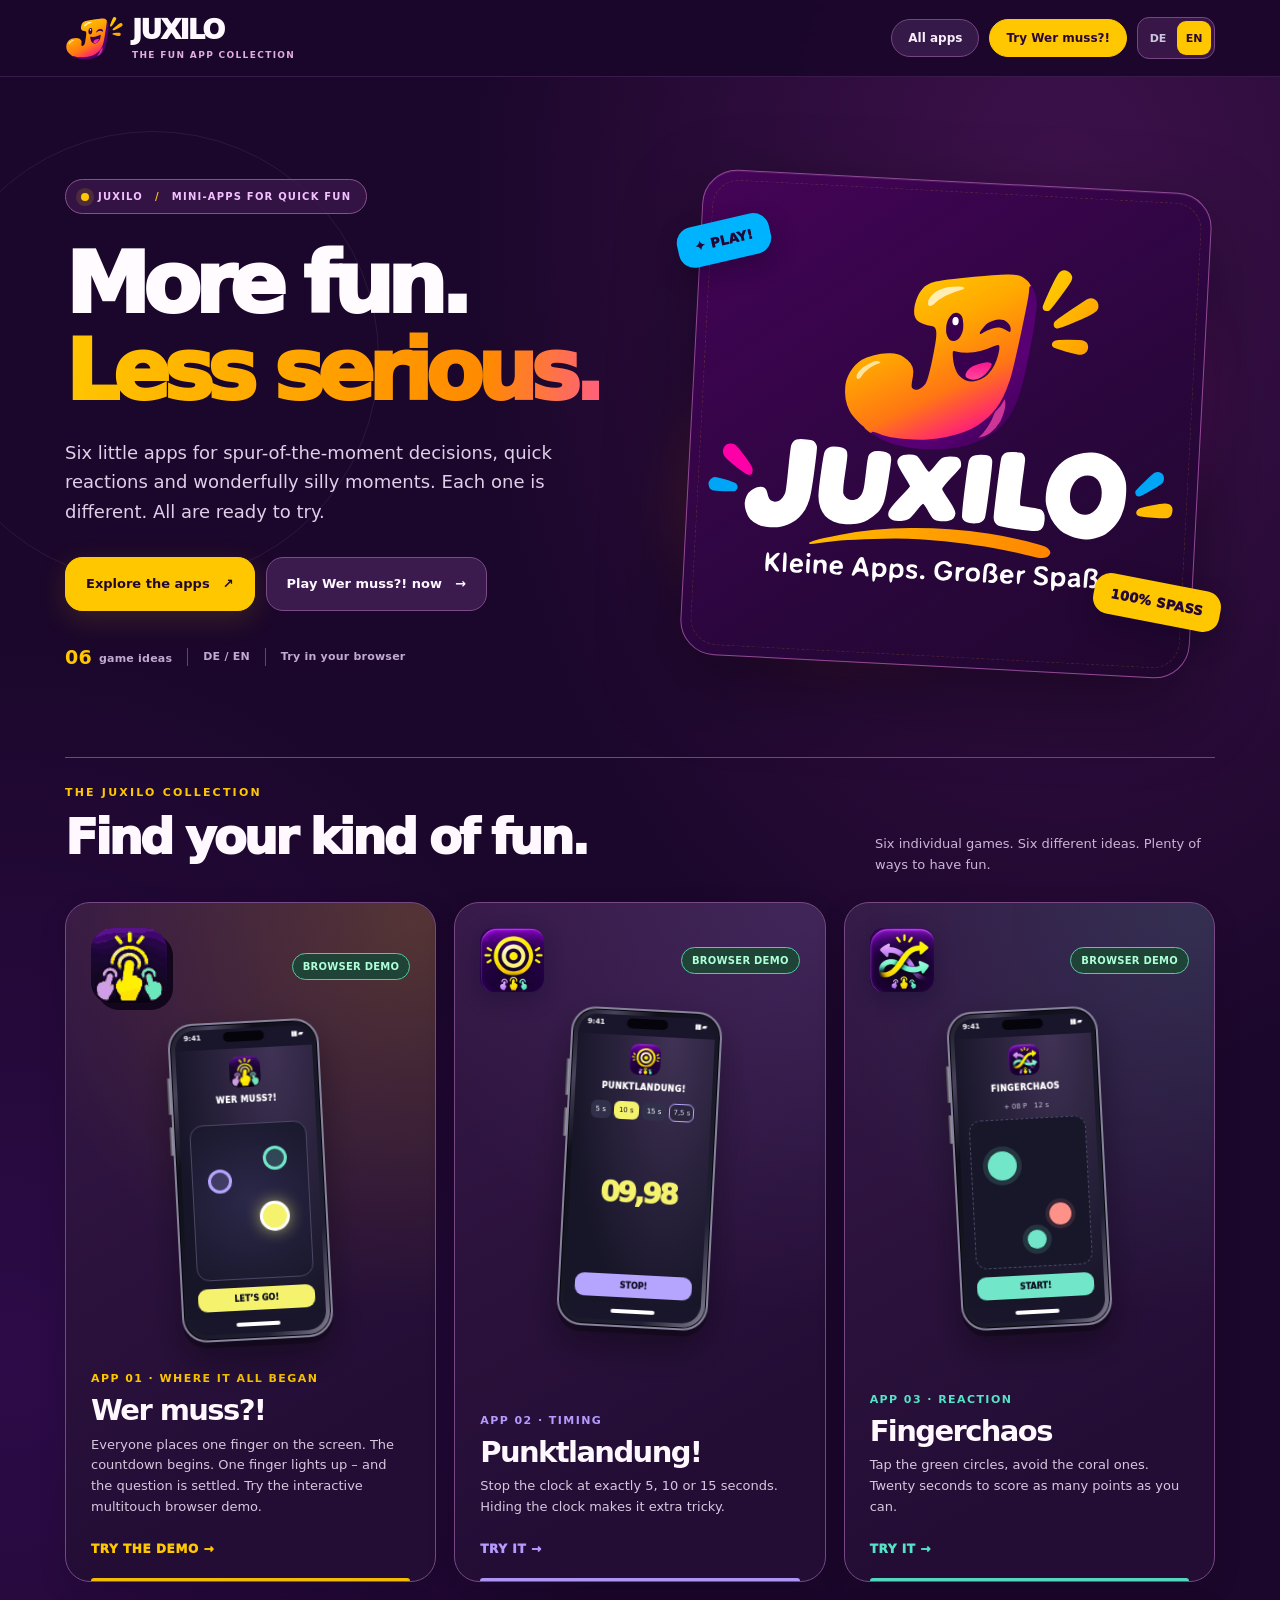
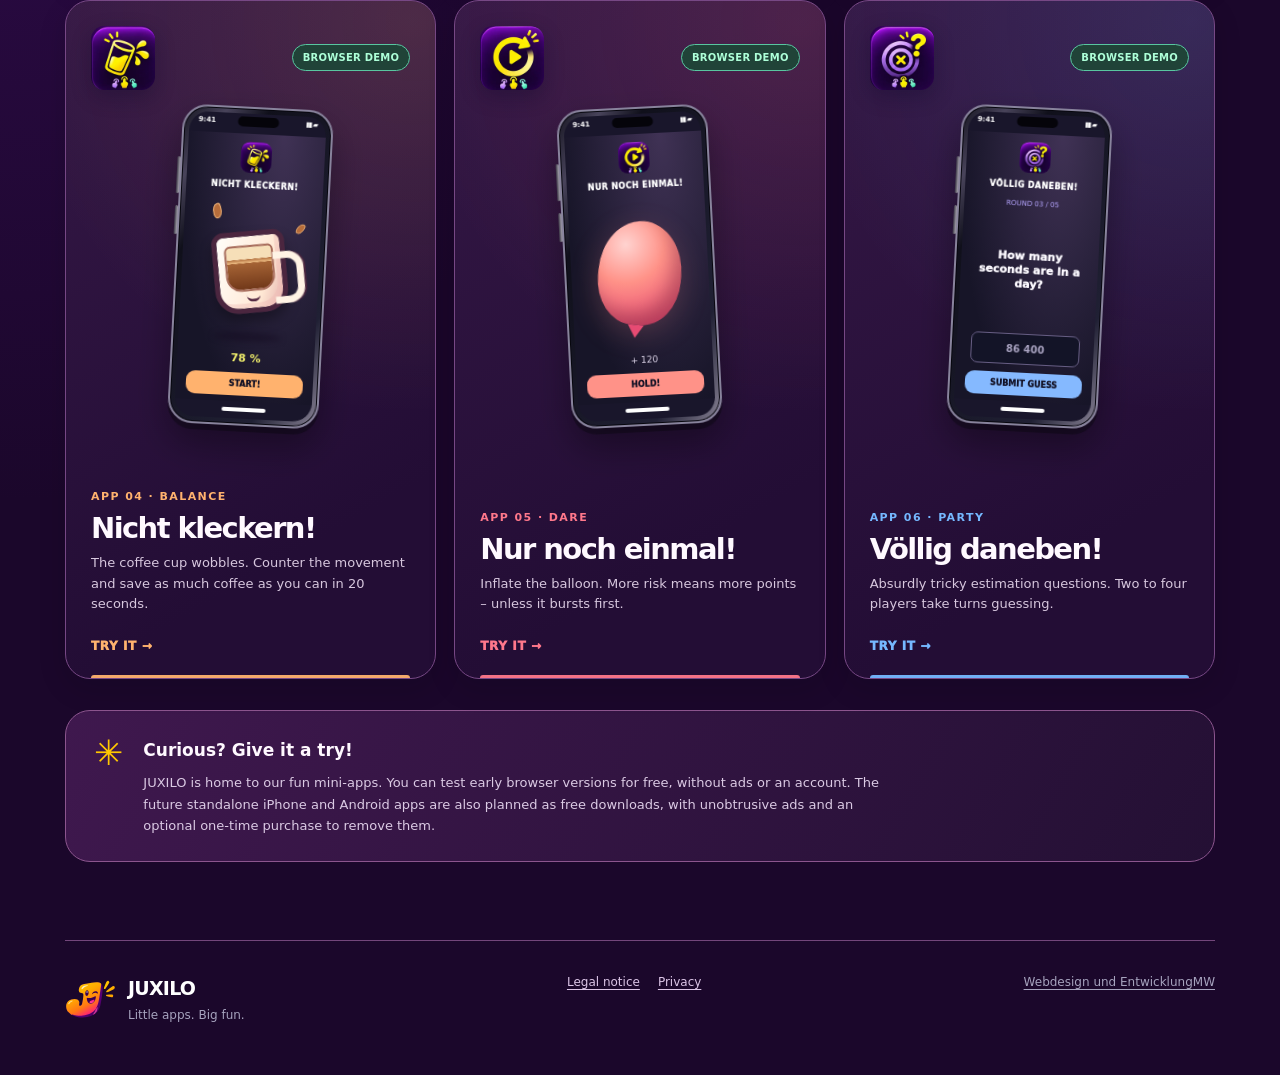
==== commit c549c168: "feat(juxilo demo): add small linked MW web design footer credit" ====
--- a/demo/index.html
+++ b/demo/index.html
@@ -156,7 +156,7 @@
 <div class="note juxilo-note"><div class="note-spark" aria-hidden="true">✳</div><div><strong>Schon neugierig? Dann probier’s aus!</strong><p>JUXILO ist die gemeinsame Heimat unserer Spaß-Apps. Hier kannst du frühe Browser-Versionen kostenlos, werbefrei und ohne Benutzerkonto testen. Auch die späteren eigenständigen iPhone- und Android-Apps sind als kostenlose Downloads geplant – mit dezenter Werbung und einer freiwilligen einmaligen Werbefrei-Schaltung.</p></div></div>
 </section>
 </main>
-<footer class="footer wrap juxilo-footer"><div class="footer-identity"><img src="./assets/juxilo-jx04-icon.svg" alt="" width="48" height="48"><span><strong>JUXILO</strong><br>Kleine Apps. Großer Spaß.</span></div><div class="footer-links"><a href="./impressum.html">Impressum</a><a href="./datenschutz.html">Datenschutz</a><a href="https://wiedeck.de/" target="_blank" rel="noopener noreferrer">wiedeck.de</a></div></footer>
+<footer class="footer wrap juxilo-footer"><div class="footer-identity"><img src="./assets/juxilo-jx04-icon.svg" alt="" width="48" height="48"><span><strong>JUXILO</strong><br>Kleine Apps. Großer Spaß.</span></div><div class="footer-links"><a href="./impressum.html">Impressum</a><a href="./datenschutz.html">Datenschutz</a></div><a class="mw-credit" href="https://wiedeck.de/" target="_blank" rel="noopener noreferrer" aria-label="Webdesign und Entwicklung MW – wiedeck.de"><span class="mw-credit-label">Webdesign und Entwicklung</span><span class="mw-credit-mark" aria-hidden="true">MW</span></a></footer>
 <script src="./assets/language.js" defer></script>
 <script src="./assets/scroll-ui.js" defer></script>
 </body>
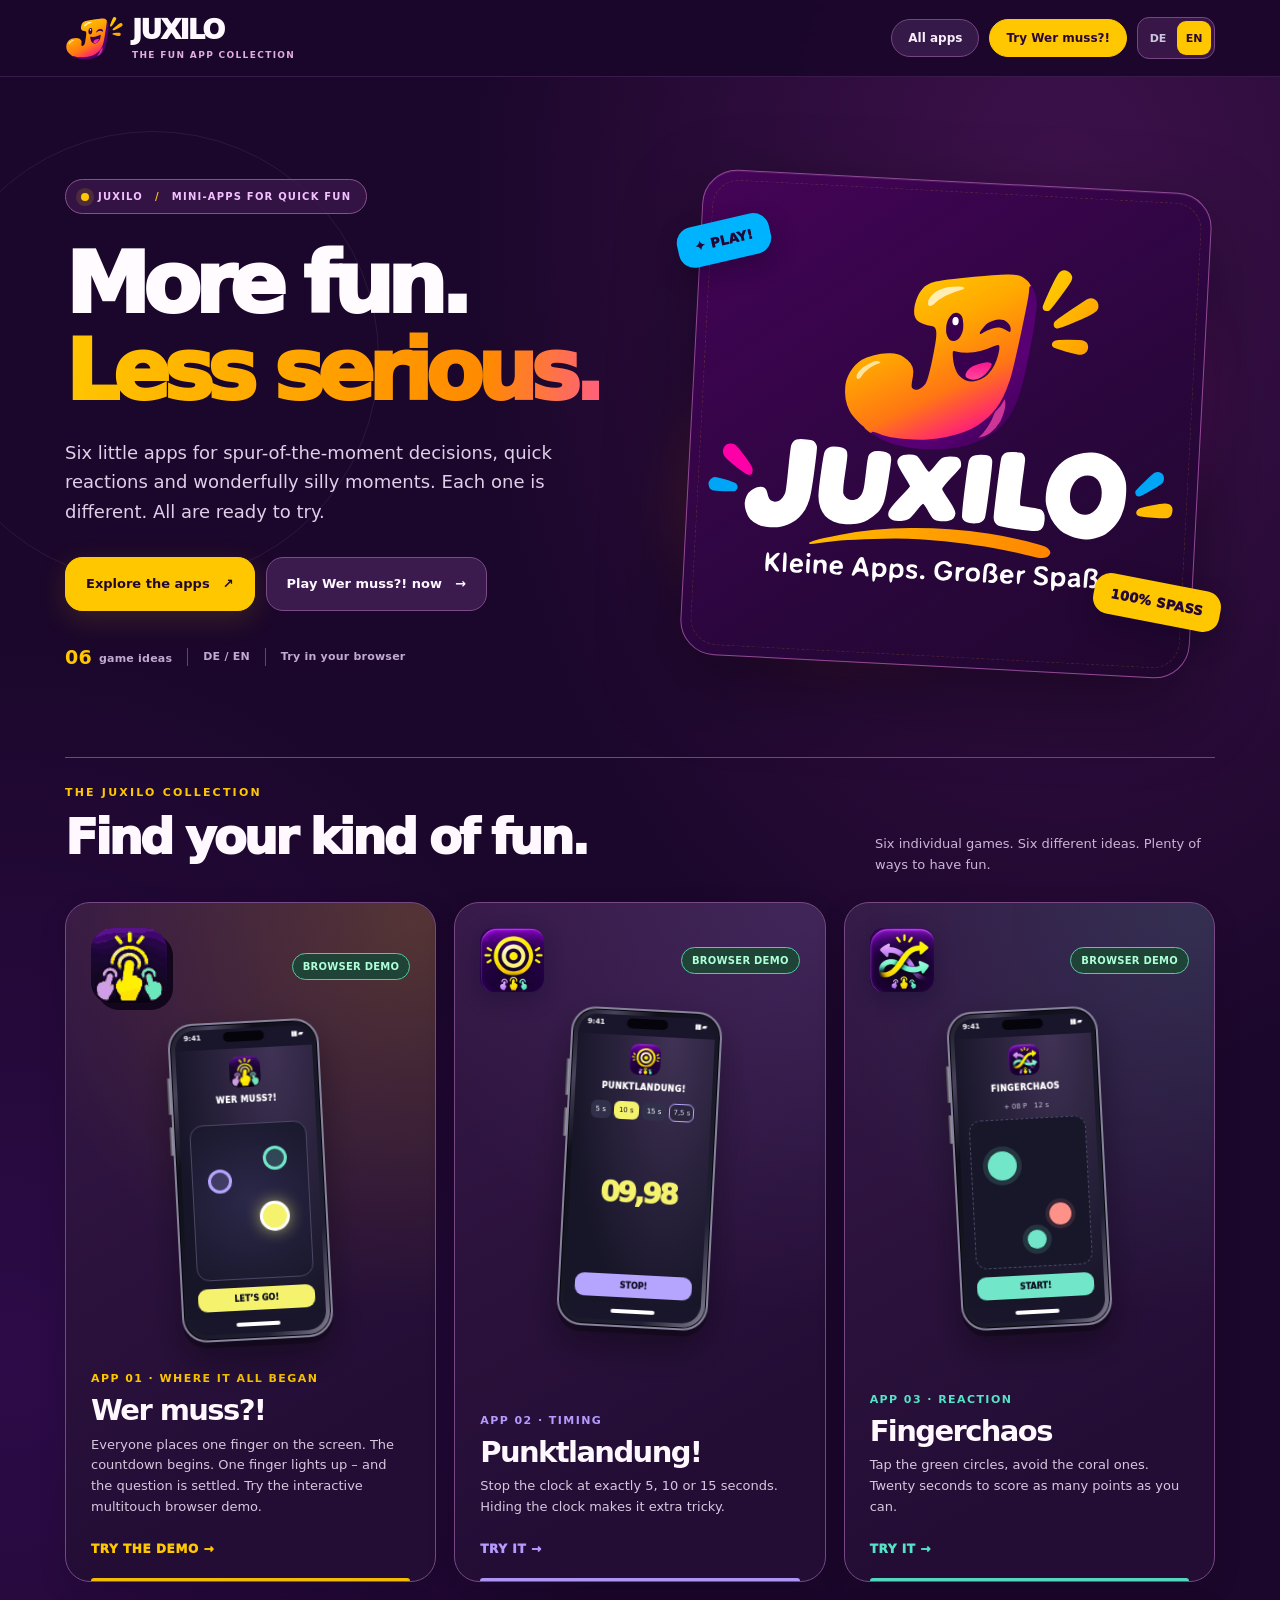
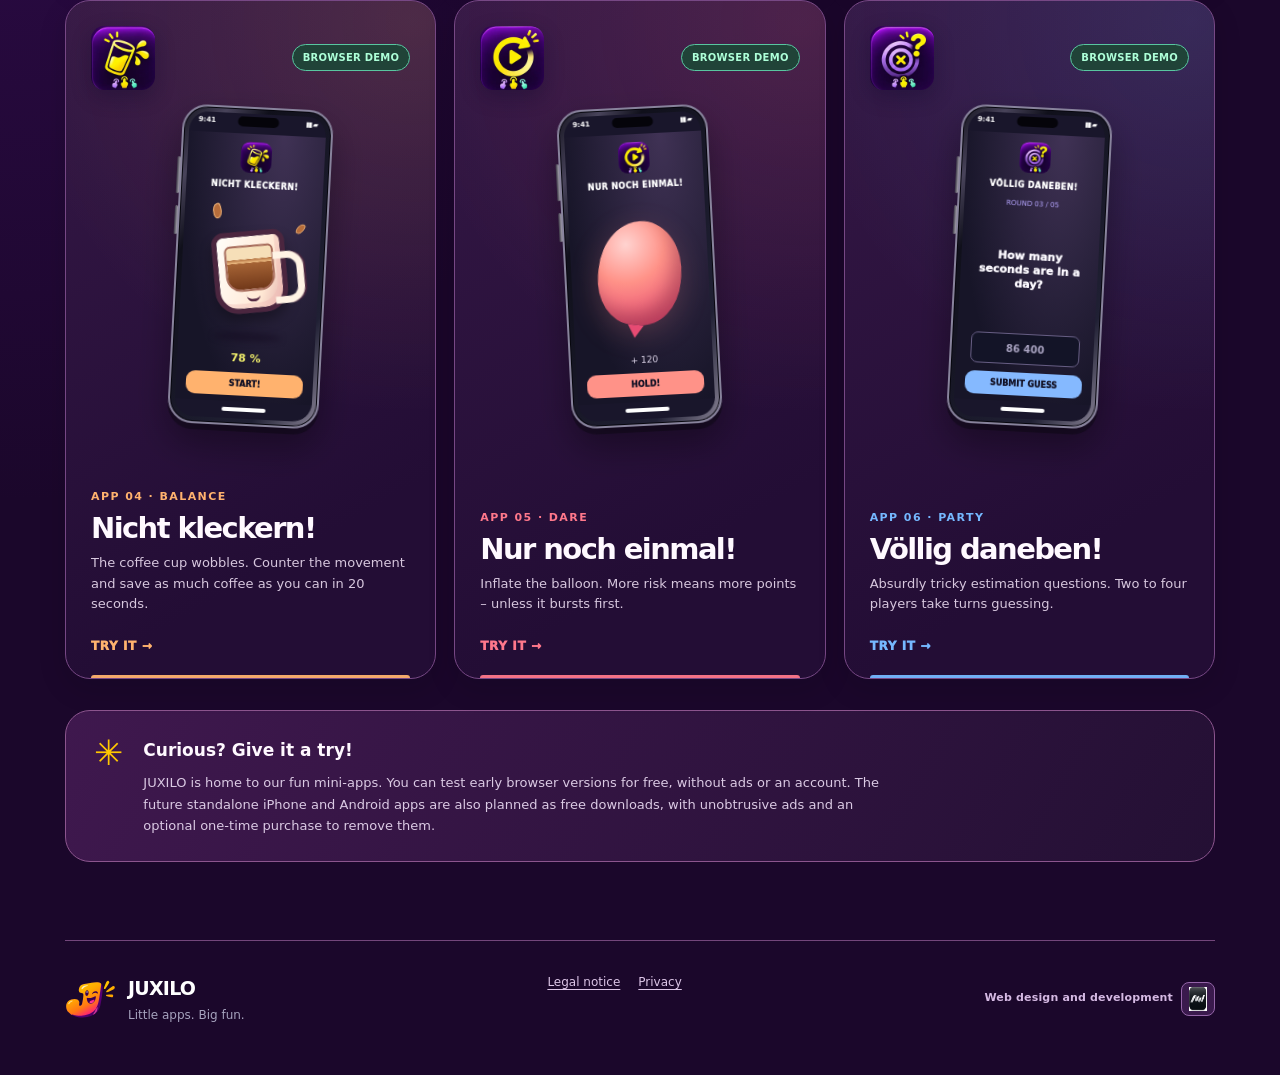
==== commit dd210f66: "fix(footer): use authentic MW monogram icon instead of generated text badge" ====
--- a/demo/index.html
+++ b/demo/index.html
@@ -156,7 +156,7 @@
 <div class="note juxilo-note"><div class="note-spark" aria-hidden="true">✳</div><div><strong>Schon neugierig? Dann probier’s aus!</strong><p>JUXILO ist die gemeinsame Heimat unserer Spaß-Apps. Hier kannst du frühe Browser-Versionen kostenlos, werbefrei und ohne Benutzerkonto testen. Auch die späteren eigenständigen iPhone- und Android-Apps sind als kostenlose Downloads geplant – mit dezenter Werbung und einer freiwilligen einmaligen Werbefrei-Schaltung.</p></div></div>
 </section>
 </main>
-<footer class="footer wrap juxilo-footer"><div class="footer-identity"><img src="./assets/juxilo-jx04-icon.svg" alt="" width="48" height="48"><span><strong>JUXILO</strong><br>Kleine Apps. Großer Spaß.</span></div><div class="footer-links"><a href="./impressum.html">Impressum</a><a href="./datenschutz.html">Datenschutz</a></div><a class="mw-credit" href="https://wiedeck.de/" target="_blank" rel="noopener noreferrer" aria-label="Webdesign und Entwicklung MW – wiedeck.de"><span class="mw-credit-label">Webdesign und Entwicklung</span><span class="mw-credit-mark" aria-hidden="true">MW</span></a></footer>
+<footer class="footer wrap juxilo-footer"><div class="footer-identity"><img src="./assets/juxilo-jx04-icon.svg" alt="" width="48" height="48"><span><strong>JUXILO</strong><br>Kleine Apps. Großer Spaß.</span></div><div class="footer-links"><a href="./impressum.html">Impressum</a><a href="./datenschutz.html">Datenschutz</a></div><a class="mw-credit" href="https://wiedeck.de/" target="_blank" rel="noopener noreferrer" aria-label="Webdesign und Entwicklung MW – wiedeck.de"><span class="mw-credit-label">Webdesign und Entwicklung</span><img class="mw-credit-mark" src="./assets/mw-logo-original.png" alt="" width="34" height="34" loading="lazy" decoding="async"></a></footer>
 <script src="./assets/language.js" defer></script>
 <script src="./assets/scroll-ui.js" defer></script>
 </body>
--- a/demo/assets/juxilo.css
+++ b/demo/assets/juxilo.css
@@ -341,3 +341,18 @@
   body.juxilo-legal .juxilo-brand .brand-suffix { display: none; }
   body.juxilo-legal .brand .brand-name { font-size: 22px; }
 }
+
+/* MW webdesign footer credit */
+.footer .mw-credit{
+  display:inline-flex;align-items:center;gap:8px;
+  white-space:nowrap;text-decoration:none;color:#d5b9e3;
+  font-size:11px;font-weight:750;letter-spacing:.015em;
+}
+.footer .mw-credit:hover{color:#fff9ff;}
+.footer .mw-credit-mark{
+  display:inline-grid;place-items:center;
+  padding:4px 7px;border:1px solid #9464a8;
+  border-radius:8px;background:#3a1a4d;
+  color:#ffc700;font-size:13px;font-weight:950;line-height:1.2;letter-spacing:-.075em;
+}
+@media(max-width:650px){.footer .mw-credit{width:100%;justify-content:center;}}
--- a/demo/assets/phone-frames.css
+++ b/demo/assets/phone-frames.css
@@ -534,3 +534,19 @@
     min-height:35px;
   }
 }
+
+/* Wer muss author credit outside the faux phone: hidden during fullscreen multi-touch. */
+.wm-credit-footer{
+  display:flex;align-items:center;justify-content:center;padding:12px 20px 26px;
+}
+.wm-credit-footer .mw-credit{
+  display:inline-flex;align-items:center;justify-content:center;gap:8px;
+  color:#c9a9d6;text-decoration:none;font-size:11px;font-weight:750;
+}
+.wm-credit-footer .mw-credit:hover{color:#fff;}
+.wm-credit-footer .mw-credit-mark{
+  padding:4px 7px;border:1px solid #9464a8;border-radius:8px;
+  background:#3a1a4d;color:#ffc700;
+  font-size:13px;line-height:1.2;font-weight:950;letter-spacing:-.075em;
+}
+body.wm-fullscreen .wm-credit-footer{display:none;}
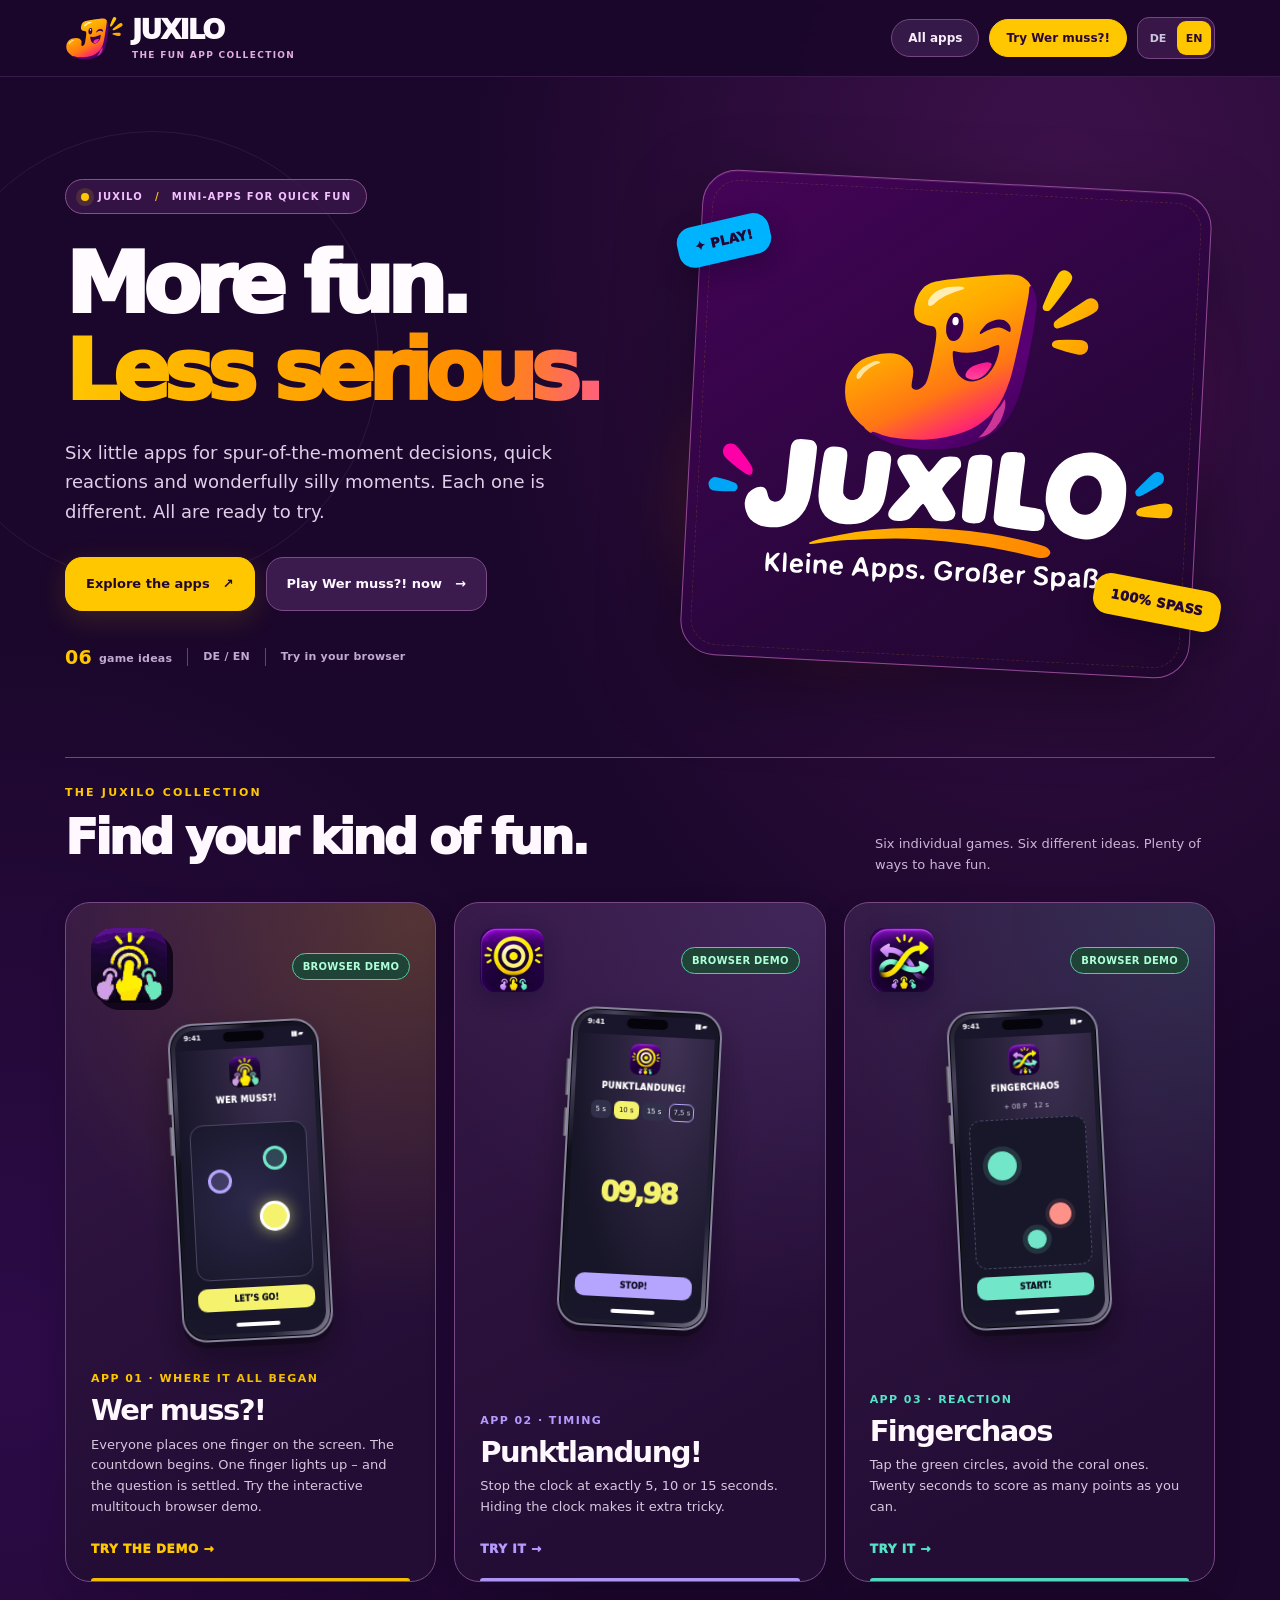
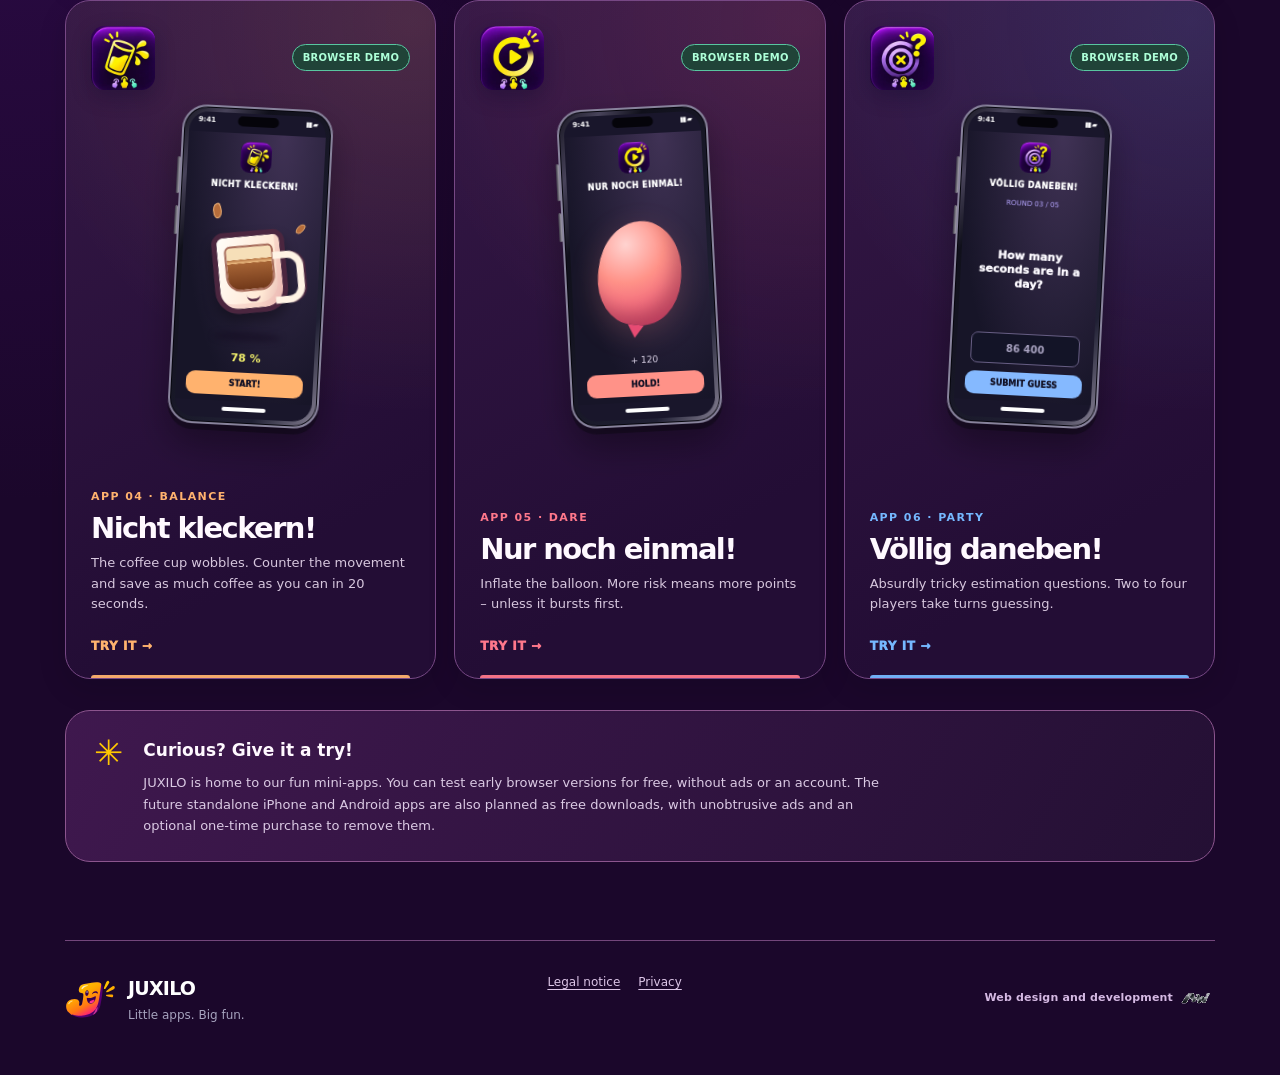
==== commit cb53cd0a: "fix(footer): show only freigestellte original MW wave without black or white icon tile" ====
--- a/demo/index.html
+++ b/demo/index.html
@@ -156,7 +156,7 @@
 <div class="note juxilo-note"><div class="note-spark" aria-hidden="true">✳</div><div><strong>Schon neugierig? Dann probier’s aus!</strong><p>JUXILO ist die gemeinsame Heimat unserer Spaß-Apps. Hier kannst du frühe Browser-Versionen kostenlos, werbefrei und ohne Benutzerkonto testen. Auch die späteren eigenständigen iPhone- und Android-Apps sind als kostenlose Downloads geplant – mit dezenter Werbung und einer freiwilligen einmaligen Werbefrei-Schaltung.</p></div></div>
 </section>
 </main>
-<footer class="footer wrap juxilo-footer"><div class="footer-identity"><img src="./assets/juxilo-jx04-icon.svg" alt="" width="48" height="48"><span><strong>JUXILO</strong><br>Kleine Apps. Großer Spaß.</span></div><div class="footer-links"><a href="./impressum.html">Impressum</a><a href="./datenschutz.html">Datenschutz</a></div><a class="mw-credit" href="https://wiedeck.de/" target="_blank" rel="noopener noreferrer" aria-label="Webdesign und Entwicklung MW – wiedeck.de"><span class="mw-credit-label">Webdesign und Entwicklung</span><img class="mw-credit-mark" src="./assets/mw-logo-original.png" alt="" width="34" height="34" loading="lazy" decoding="async"></a></footer>
+<footer class="footer wrap juxilo-footer"><div class="footer-identity"><img src="./assets/juxilo-jx04-icon.svg" alt="" width="48" height="48"><span><strong>JUXILO</strong><br>Kleine Apps. Großer Spaß.</span></div><div class="footer-links"><a href="./impressum.html">Impressum</a><a href="./datenschutz.html">Datenschutz</a></div><a class="mw-credit" href="https://wiedeck.de/" target="_blank" rel="noopener noreferrer" aria-label="Webdesign und Entwicklung MW – wiedeck.de"><span class="mw-credit-label">Webdesign und Entwicklung</span><img class="mw-credit-mark" src="./assets/mw-wave.svg" alt="" width="69" height="29" loading="lazy" decoding="async"></a></footer>
 <script src="./assets/language.js" defer></script>
 <script src="./assets/scroll-ui.js" defer></script>
 </body>
--- a/demo/assets/juxilo.css
+++ b/demo/assets/juxilo.css
@@ -356,3 +356,6 @@
   color:#ffc700;font-size:13px;font-weight:950;line-height:1.2;letter-spacing:-.075em;
 }
 @media(max-width:650px){.footer .mw-credit{width:100%;justify-content:center;}}
+
+/* Authentic MW icon instead of the old typographic placeholder. */
+.footer img.mw-credit-mark{display:block;width:34px;height:34px;flex:none;object-fit:contain;border:0;border-radius:8px;padding:0;background:transparent;box-shadow:none;}
--- a/demo/assets/phone-frames.css
+++ b/demo/assets/phone-frames.css
@@ -550,3 +550,6 @@
   font-size:13px;line-height:1.2;font-weight:950;letter-spacing:-.075em;
 }
 body.wm-fullscreen .wm-credit-footer{display:none;}
+
+/* Use the same original MW mark on the Wer muss?! desktop footer. */
+.wm-credit-footer img.mw-credit-mark{display:block;width:34px;height:34px;flex:none;object-fit:contain;border:0;border-radius:8px;padding:0;background:transparent;box-shadow:none;}
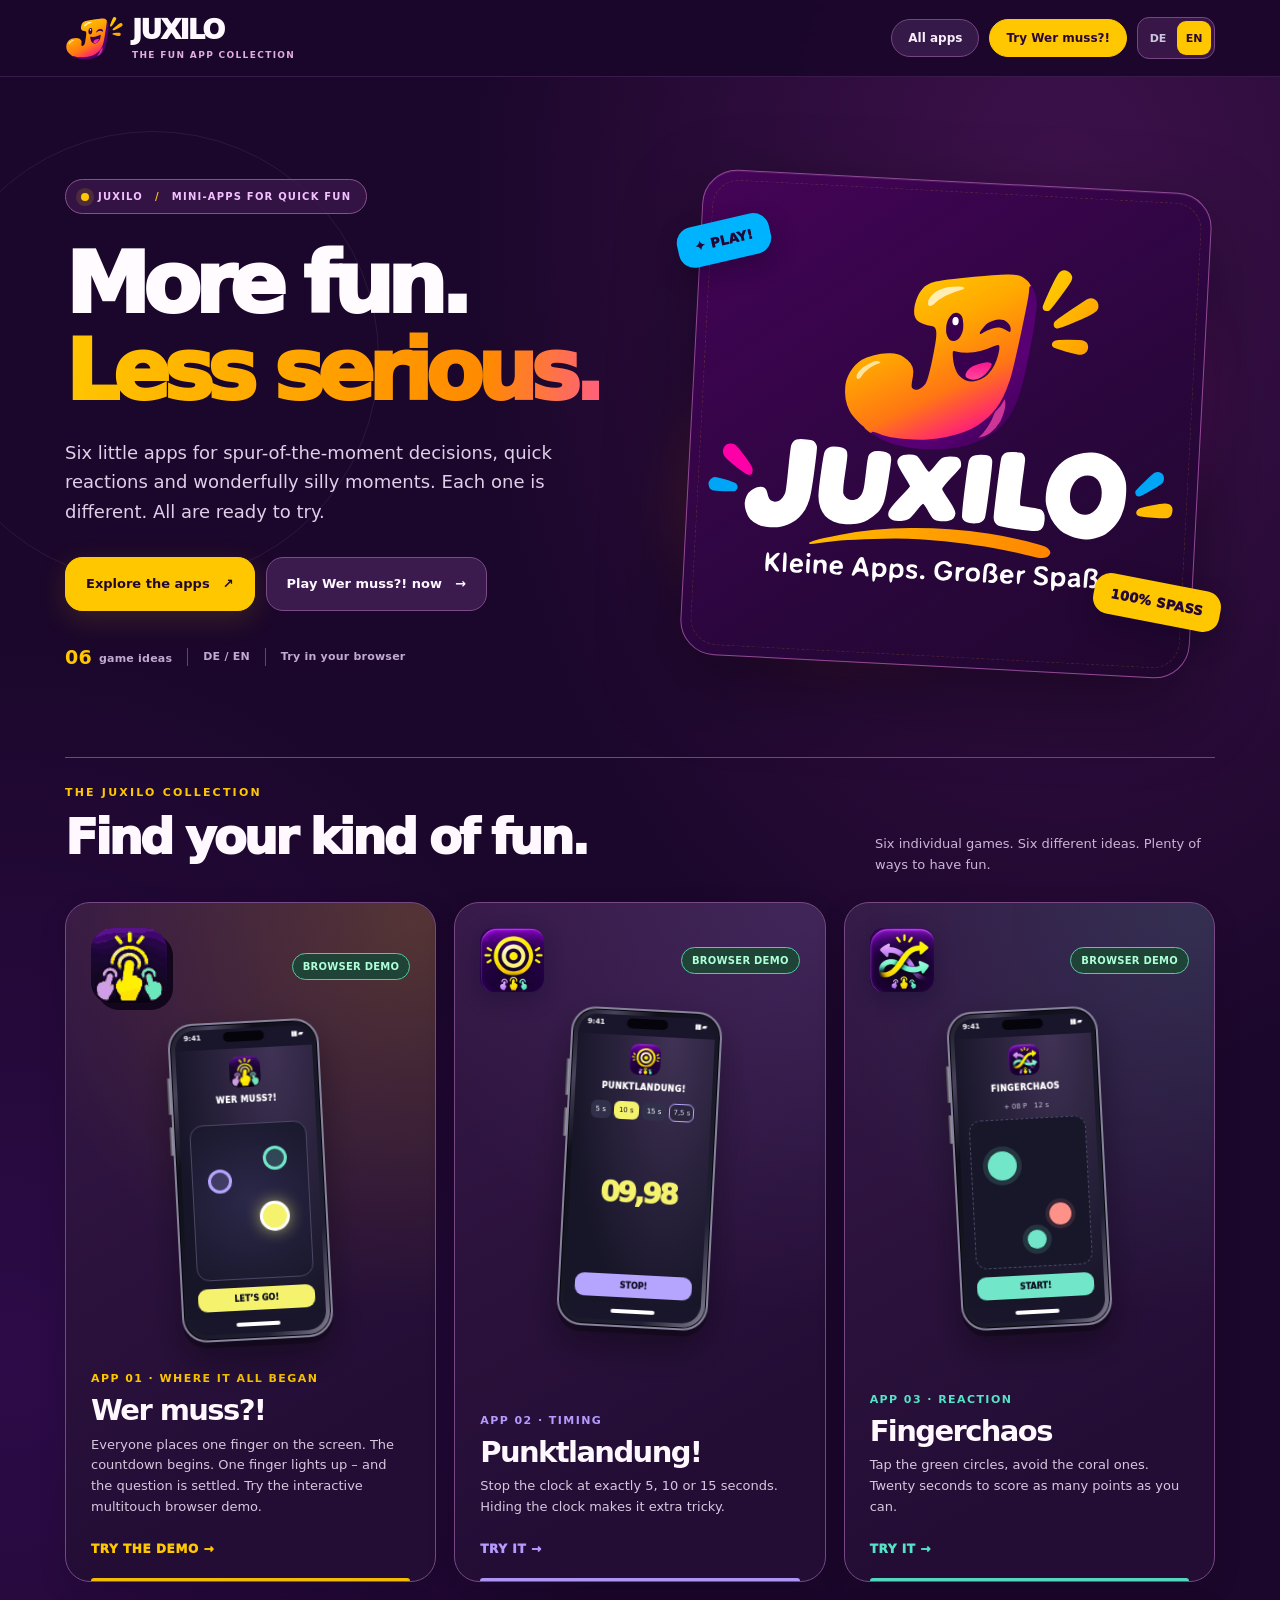
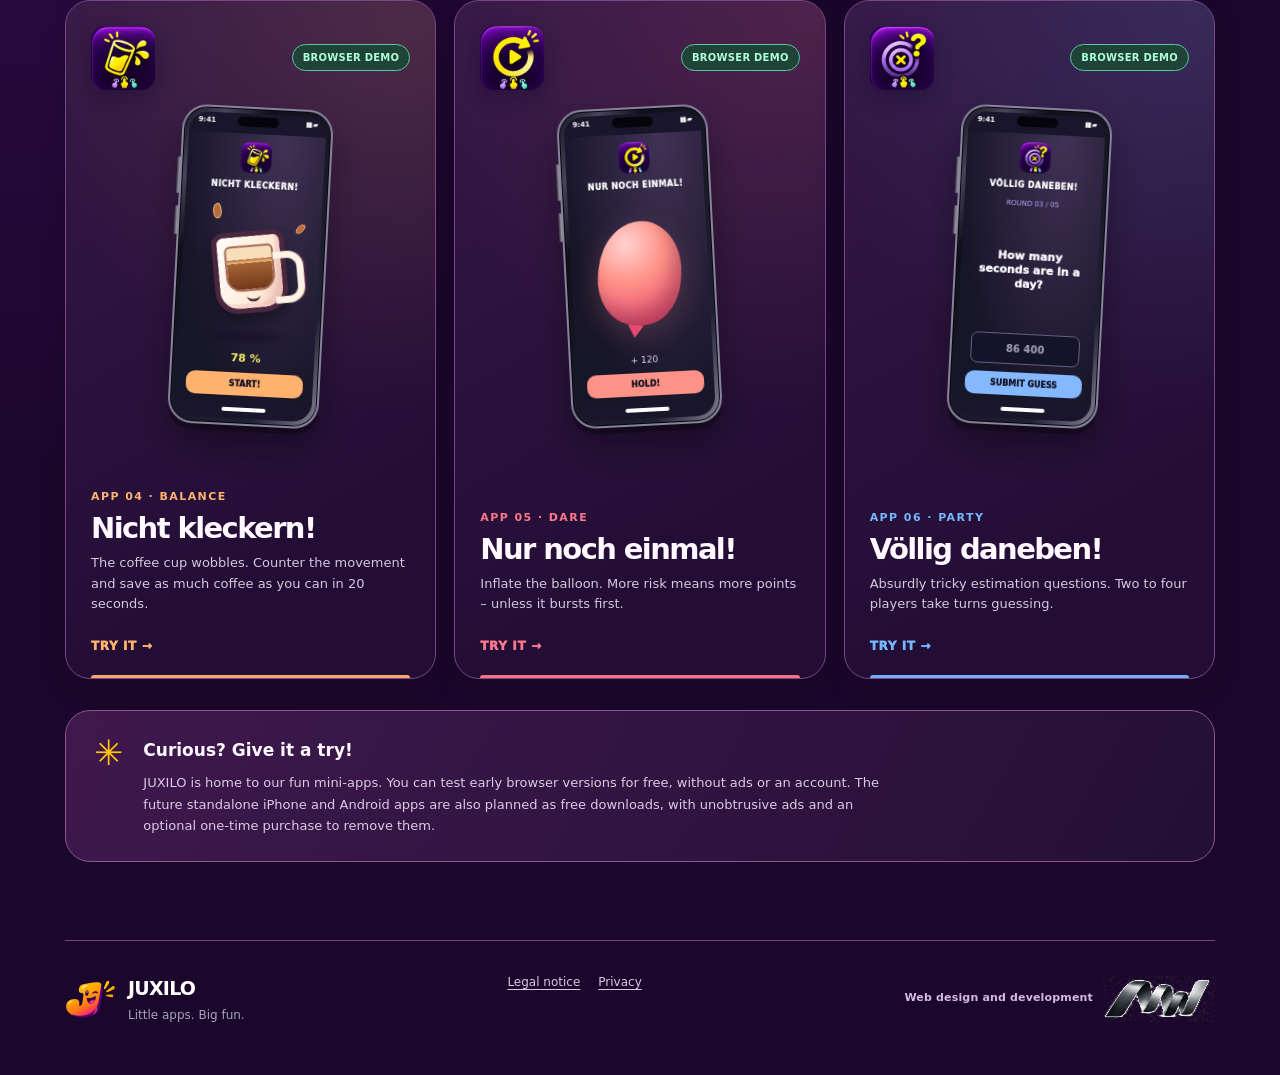
==== commit 0408763c: "fix(footer): render original MW monogram at legible 112 px on JUXILO" ====
--- a/demo/index.html
+++ b/demo/index.html
@@ -156,7 +156,7 @@
 <div class="note juxilo-note"><div class="note-spark" aria-hidden="true">✳</div><div><strong>Schon neugierig? Dann probier’s aus!</strong><p>JUXILO ist die gemeinsame Heimat unserer Spaß-Apps. Hier kannst du frühe Browser-Versionen kostenlos, werbefrei und ohne Benutzerkonto testen. Auch die späteren eigenständigen iPhone- und Android-Apps sind als kostenlose Downloads geplant – mit dezenter Werbung und einer freiwilligen einmaligen Werbefrei-Schaltung.</p></div></div>
 </section>
 </main>
-<footer class="footer wrap juxilo-footer"><div class="footer-identity"><img src="./assets/juxilo-jx04-icon.svg" alt="" width="48" height="48"><span><strong>JUXILO</strong><br>Kleine Apps. Großer Spaß.</span></div><div class="footer-links"><a href="./impressum.html">Impressum</a><a href="./datenschutz.html">Datenschutz</a></div><a class="mw-credit" href="https://wiedeck.de/" target="_blank" rel="noopener noreferrer" aria-label="Webdesign und Entwicklung MW – wiedeck.de"><span class="mw-credit-label">Webdesign und Entwicklung</span><img class="mw-credit-mark" src="./assets/mw-wave.svg" alt="" width="69" height="29" loading="lazy" decoding="async"></a></footer>
+<footer class="footer wrap juxilo-footer"><div class="footer-identity"><img src="./assets/juxilo-jx04-icon.svg" alt="" width="48" height="48"><span><strong>JUXILO</strong><br>Kleine Apps. Großer Spaß.</span></div><div class="footer-links"><a href="./impressum.html">Impressum</a><a href="./datenschutz.html">Datenschutz</a></div><a class="mw-credit" href="https://wiedeck.de/" target="_blank" rel="noopener noreferrer" aria-label="Webdesign und Entwicklung MW – wiedeck.de"><span class="mw-credit-label">Webdesign und Entwicklung</span><img class="mw-credit-mark" src="./assets/mw-wave.svg" alt="" width="112" height="46" loading="lazy" decoding="async"></a></footer>
 <script src="./assets/language.js" defer></script>
 <script src="./assets/scroll-ui.js" defer></script>
 </body>
--- a/demo/assets/juxilo.css
+++ b/demo/assets/juxilo.css
@@ -342,20 +342,17 @@
   body.juxilo-legal .brand .brand-name { font-size: 22px; }
 }
 
-/* MW webdesign footer credit */
+/* MW original wave credit — naturally freestanding, without an icon tile. */
 .footer .mw-credit{
-  display:inline-flex;align-items:center;gap:8px;
-  white-space:nowrap;text-decoration:none;color:#d5b9e3;
+  display:inline-flex;align-items:center;justify-content:center;gap:10px;
+  min-height:47px;white-space:nowrap;text-decoration:none;color:#d5b9e3;
   font-size:11px;font-weight:750;letter-spacing:.015em;
 }
 .footer .mw-credit:hover{color:#fff9ff;}
-.footer .mw-credit-mark{
-  display:inline-grid;place-items:center;
-  padding:4px 7px;border:1px solid #9464a8;
-  border-radius:8px;background:#3a1a4d;
-  color:#ffc700;font-size:13px;font-weight:950;line-height:1.2;letter-spacing:-.075em;
-}
-@media(max-width:650px){.footer .mw-credit{width:100%;justify-content:center;}}
-
-/* Authentic MW icon instead of the old typographic placeholder. */
-.footer img.mw-credit-mark{display:block;width:34px;height:34px;flex:none;object-fit:contain;border:0;border-radius:8px;padding:0;background:transparent;box-shadow:none;}
+.footer .mw-credit img.mw-credit-mark{
+  display:block;flex:none;width:112px;height:46px;
+  object-fit:contain;border:0;border-radius:0;padding:0;
+  background:none;box-shadow:none;filter:none;opacity:1;
+}
+@media(max-width:650px){.footer .mw-credit{width:100%;}}
+@media(max-width:390px){.footer .mw-credit img.mw-credit-mark{width:100px;height:41px;}}
--- a/demo/assets/phone-frames.css
+++ b/demo/assets/phone-frames.css
@@ -535,21 +535,17 @@
   }
 }
 
-/* Wer muss author credit outside the faux phone: hidden during fullscreen multi-touch. */
-.wm-credit-footer{
-  display:flex;align-items:center;justify-content:center;padding:12px 20px 26px;
-}
+/* MW original wave: visible below the desktop demo, never over the full-screen play field. */
+.wm-credit-footer{display:flex;align-items:center;justify-content:center;padding:12px 20px 26px;}
 .wm-credit-footer .mw-credit{
-  display:inline-flex;align-items:center;justify-content:center;gap:8px;
+  display:inline-flex;align-items:center;justify-content:center;gap:10px;min-height:47px;
   color:#c9a9d6;text-decoration:none;font-size:11px;font-weight:750;
 }
 .wm-credit-footer .mw-credit:hover{color:#fff;}
-.wm-credit-footer .mw-credit-mark{
-  padding:4px 7px;border:1px solid #9464a8;border-radius:8px;
-  background:#3a1a4d;color:#ffc700;
-  font-size:13px;line-height:1.2;font-weight:950;letter-spacing:-.075em;
+.wm-credit-footer img.mw-credit-mark{
+  display:block;flex:none;width:112px;height:46px;
+  object-fit:contain;border:0;border-radius:0;padding:0;
+  background:none;box-shadow:none;filter:none;opacity:1;
 }
 body.wm-fullscreen .wm-credit-footer{display:none;}
-
-/* Use the same original MW mark on the Wer muss?! desktop footer. */
-.wm-credit-footer img.mw-credit-mark{display:block;width:34px;height:34px;flex:none;object-fit:contain;border:0;border-radius:8px;padding:0;background:transparent;box-shadow:none;}
+@media(max-width:390px){.wm-credit-footer img.mw-credit-mark{width:100px;height:41px;}}
